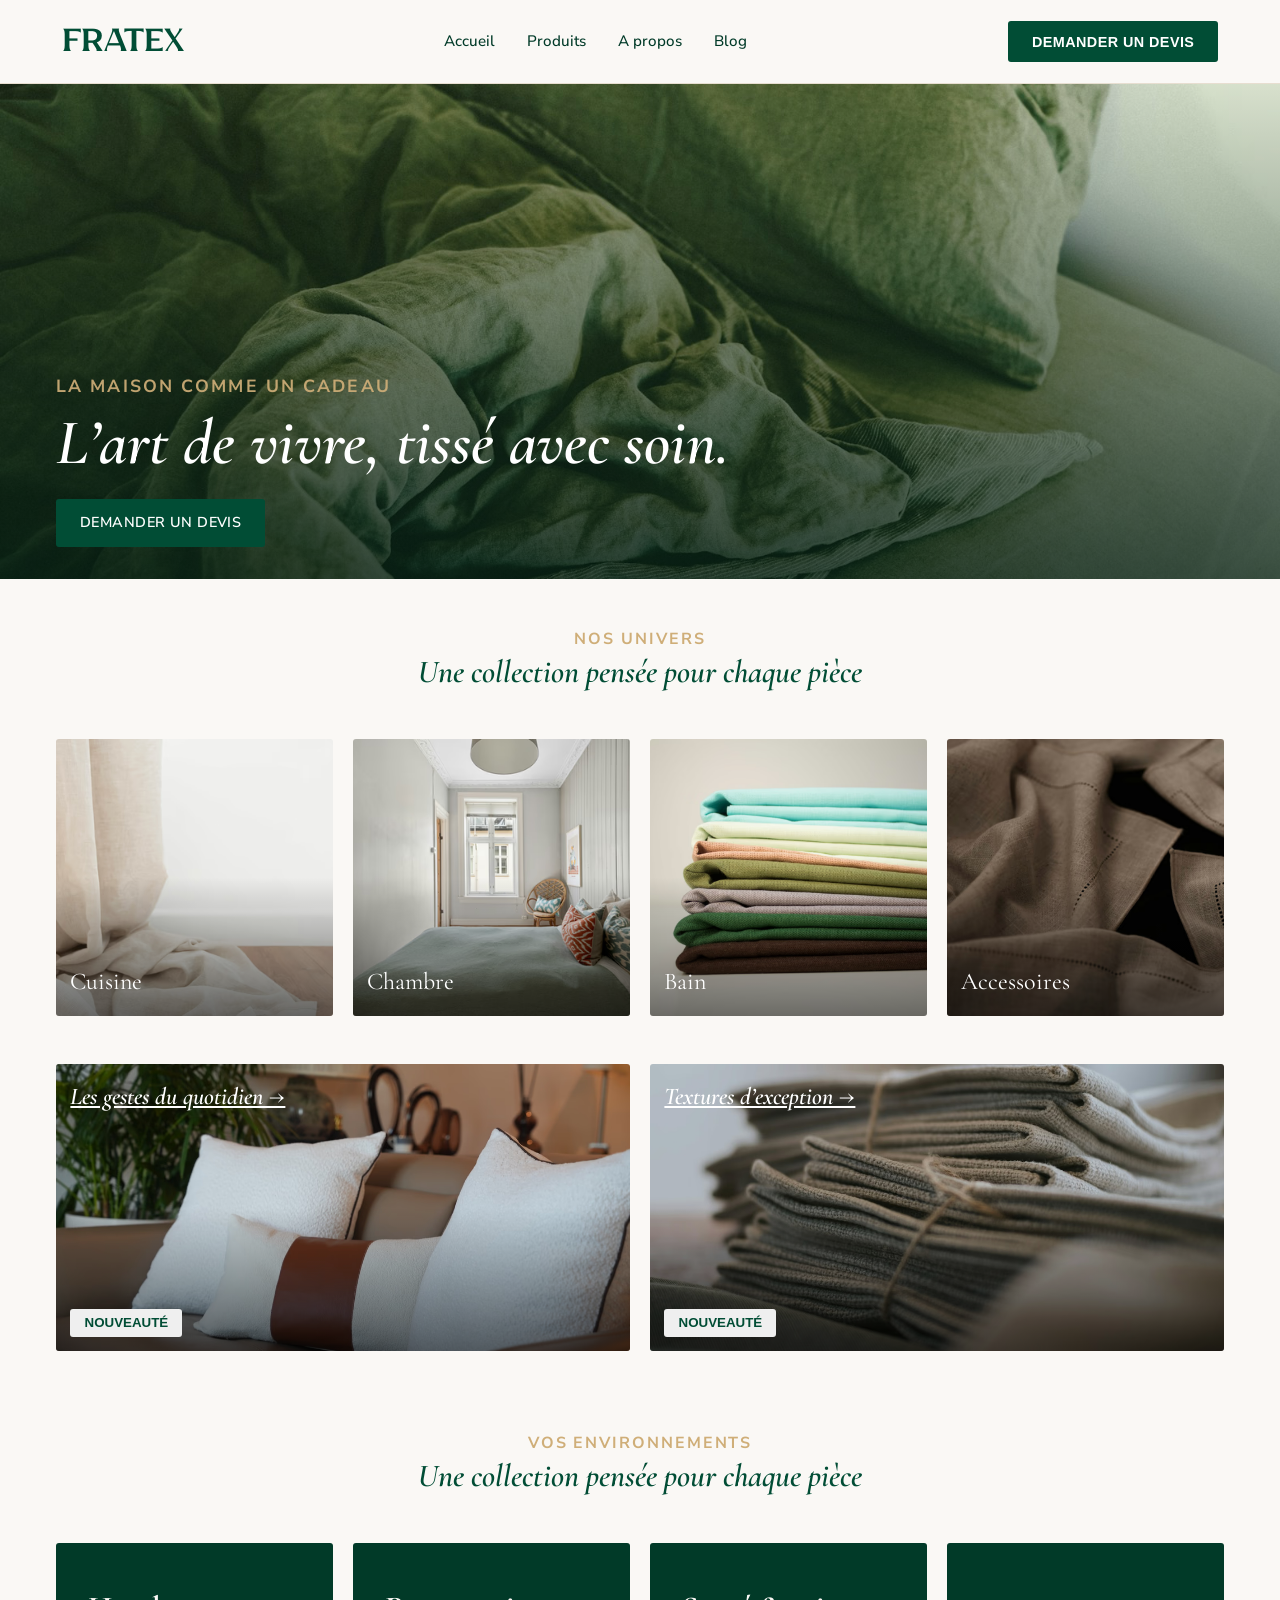
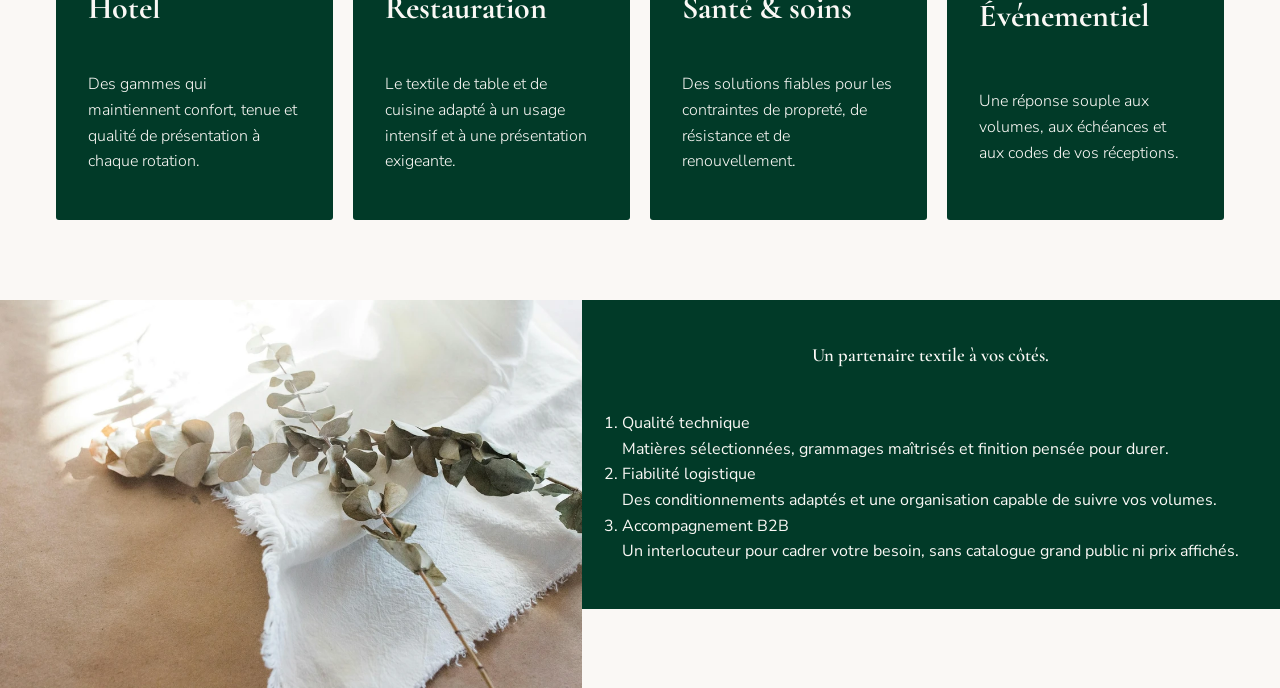
==== index.html @ 70daafb0 "link correction js" ====
<!doctype html>
<html lang="en">
  <head>
    <meta charset="UTF-8" />
    <meta name="viewport" content="width=device-width, initial-scale=1.0" />
    <title>Fratex - Walid</title>
    <link rel="preconnect" href="https://fonts.googleapis.com" />
    <link rel="preconnect" href="https://fonts.gstatic.com" crossorigin />
    <link
      href="https://fonts.googleapis.com/css2?family=Cormorant+Garamond:ital,wght@0,300..700;1,300..700&family=Nunito+Sans:ital,opsz,wght@0,6..12,200..1000;1,6..12,200..1000&display=swap"
      rel="stylesheet"
    />
    <link rel="stylesheet" href="./assets/css/style.css" />
  </head>

  <body>
    <header class="site-header">
      <div class="container header-inner">
        <a class="logo" href="index.html">FRATEX</a>
        <button
          class="nav-toggle"
          aria-label="Ouvrir le menu"
          aria-expanded="false"
        >
          &#9776;
        </button>
        <nav class="main-nav" aria-label="Navigation principale">
          <button class="nav-close" aria-label="Fermer le menu">&times;</button>
          <ul>
            <li><a href="index.html">Accueil</a></li>
            <li><a href="produits.html">Produits</a></li>
            <li><a href="a-propos.html">A propos</a></li>
            <li><a href="contact.html">Blog</a></li>
          </ul>
        </nav>

        <button class="btn-head">
          <a href="contact.html">Demander un devis</a>
        </button>
      </div>
    </header>
    <div class="nav-overlay"></div>

    <main>
      <!-- Hero -->
      <section class="hero">
        <div class="container hero-content">
          <p class="section-label">La maison comme un cadeau</p>
          <h1>L’art de vivre, tissé avec soin.</h1>
          <a href="produits.html" class="btn">Demander un devis</a>
        </div>
      </section>

      <!-- CATEGORIES -->
      <section class="categories">
        <div class="container">
          <div class="section-title">
            <p class="section-label">NOS UNIVERS</p>
            <h2>Une collection pensée pour chaque pièce</h2>
          </div>

          <div class="category-grid">
            <a href="produits.html#linge-de-lit" class="category-card">
              <img
                src="assets/picture/cuisine.jpg"
                alt="Cuisine Fratex"
                loading="lazy"
                width="400"
                height="530"
              />
              <span>Cuisine</span>
            </a>
            <a href="produits.html#linge-de-bain" class="category-card">
              <img
                src="assets/picture/Chambre.webp"
                alt="Chambre Fratex"
                loading="lazy"
                width="400"
                height="530"
              />
              <span>Chambre</span>
            </a>
            <a href="produits.html#art-de-table" class="category-card">
              <img
                src="assets/picture/Bain.avif"
                alt="Bain Fratex"
                loading="lazy"
                width="400"
                height="530"
              />
              <span>Bain</span>
            </a>
            <a href="produits.html#peignoirs" class="category-card">
              <img
                src="assets/picture/Accessoires.avif"
                alt="Accessoires Fratex"
                loading="lazy"
                width="400"
                height="530"
              />
              <span>Accessoires</span>
            </a>
          </div>

          <div class="category-grid2">
            <a href="produits.html#linge-de-lit" class="category-card">
              <img
                src="assets/picture/geste.avif"
                alt="Cuisine Fratex"
                loading="lazy"
                width="400"
                height="530"
              />
              <span class="span-blog">
                <div>Les gestes du quotidien →</div>
                <button>NOUVEAUTÉ</button>
              </span>
            </a>
            <a href="produits.html#linge-de-bain" class="category-card">
              <img
                src="assets/picture/texture.avif"
                alt="Chambre Fratex"
                loading="lazy"
                width="400"
                height="530"
              />
              <span class="span-blog">
                <div>Textures d’exception →</div>
                <button>NOUVEAUTÉ</button>
              </span>
            </a>
          </div>
        </div>
      </section>

      <!-- ENVIRONNEMENTS -->
      <section class="environements">
        <div class="container">
          <div class="section-title">
            <p class="section-label">VOS ENVIRONNEMENTS</p>
            <h2>Une collection pensée pour chaque pièce</h2>
          </div>

          <div class="environements-grid">
            <div class="environements-card">
              <h3>Hotel</h3>
              <p>
                Des gammes qui maintiennent confort, tenue et qualité de
                présentation à chaque rotation.
              </p>
            </div>

            <div class="environements-card">
              <h3>Restauration</h3>
              <p>
                Le textile de table et de cuisine adapté à un usage intensif et
                à une présentation exigeante.
              </p>
            </div>

            <div class="environements-card">
              <h3>Santé & soins</h3>
              <p>
                Des solutions fiables pour les contraintes de propreté, de
                résistance et de renouvellement.
              </p>
            </div>

            <div class="environements-card">
              <h3>Événementiel</h3>
              <p>
                Une réponse souple aux volumes, aux échéances et aux codes de
                vos réceptions.
              </p>
            </div>
          </div>
        </div>
      </section>

      <!-- Partenaire-->
      <section>
        <div class="Partenaire-container">
          <div class="img-Partenaire">
            <img src="./assets/picture/conton.webp" alt="tissu en conton" />
          </div>
          <div class="text-partenaire">
            <h3>Un partenaire textile à vos côtés.</h3>
            <ol>
              <li>Qualité technique</li>
              <p>
                Matières sélectionnées, grammages maîtrisés et finition pensée
                pour durer.
              </p>
              <li>Fiabilité logistique</li>
              <p>
                Des conditionnements adaptés et une organisation capable de
                suivre vos volumes.
              </p>
              <li>Accompagnement B2B</li>
              <p>
                Un interlocuteur pour cadrer votre besoin, sans catalogue grand
                public ni prix affichés.
              </p>
            </ol>
          </div>
        </div>
      </section>
    </main>

    <script src="./assets/js/main.js" defer></script>
  </body>
</html>
---- assets/css/style.css ----
/* 
   FRATEX — style.css
   Approche MOBILE FIRST : les styles de base ciblent le
   mobile, les media queries (min-width) ajoutent le desktop.
    */

@font-face {
  font-family: Ostrovsky;
  src: url(/assets/font/Ostrovsky-Bold.otf);
  font-weight: bold;
  font-display: swap;
}

*,
*::before,
*::after {
  box-sizing: border-box;
  margin: 0;
  padding: 0;
}

:root {
  /* Charte graphique Fratex */
  --color-primary: #014d35; /* Vert Sapin */
  --color-primary-dark: #013a28;
  --color-accent: #cfae78; /* Or */
  --color-gray: #939598;
  --color-bg: #faf8f5;
  --color-bg-alt: #f1ece4;
  --color-text: #1c1b19;
  --color-text-light: #55524c;

  --font-heading: "Cormorant Garamond", sans-serif;
  --font-body: "Nunito Sans", -apple-system, BlinkMacSystemFont, sans-serif;
  --font-logo: "Ostrovsky";
  --container-width: 1200px;
  --radius: 3px;
}

html {
  scroll-behavior: smooth;
}

body {
  font-family: var(--font-body);
  color: var(--color-text);
  background: var(--color-bg);
  line-height: 1.6;
  font-size: 16px;
}

img {
  max-width: 100%;
  height: auto;
  display: block;
}
a {
  color: inherit;
  text-decoration: none;
}

h1,
h2,
h3 {
  font-family: var(--font-heading);
  font-weight: 600;
  line-height: 1.2;
}

.container {
  width: 95%;
  max-width: var(--container-width);
  margin: 0 auto;
  padding: 0 1rem;
}

.section-label {
  text-transform: uppercase;
  letter-spacing: 0.12em;
  font-size: 0.75rem;
  color: var(--color-accent);
  font-weight: 700;
}

.btn-head {
  display: inline-block;
  background: var(--color-primary);
  color: #fff;
  padding: 0.8rem 1.5rem;
  border-radius: var(--radius);
  font-weight: 600;
  font-size: 0.9rem;
  letter-spacing: 0.03em;
  text-transform: uppercase;
  transition: background 0.2s ease;
  border: none;
  cursor: pointer;
}
.btn:hover {
  background: var(--color-primary-dark);
}

.btn-outline {
  background: transparent;
  border: 1px solid #fff;
  color: #fff;
}
.btn-outline:hover {
  background: rgba(255, 255, 255, 0.15);
}

/* 
   HEADER — mobile: logo + burger. Desktop: nav complète.
    */

.logo {
  font-family: var(--font-logo);
  font-size: 2rem;
  color: var(--color-primary);
}
.site-header {
  background: var(--color-bg);
  border-bottom: 1px solid #e7ded0;
  position: sticky;
  padding: 1rem;
  top: 0;
  z-index: 200;
}

.header-inner {
  display: flex;
  align-items: center;
  justify-content: space-between;
  padding: 0 0.9rem 0;
}

.nav-toggle {
  background: none;
  border: none;
  font-size: 1.6rem;
  line-height: 1;
  cursor: pointer;
  color: var(--color-primary);
  padding-bottom: 1%;
}

.main-nav {
  position: fixed;
  inset: 0 0 0 auto;
  width: 82%;
  max-width: 340px;
  height: 100vh;
  background: var(--color-bg);
  box-shadow: -4px 0 20px rgba(0, 0, 0, 0.12);
  transform: translateX(100%);
  transition: transform 0.28s ease;
  overflow-y: auto;
  padding: 1.5rem;
}
.main-nav.is-open {
  transform: translateX(0);
}

.main-nav ul {
  list-style: none;
}
.main-nav li {
  border-bottom: 1px solid #ece4d8;
}
.main-nav a {
  display: block;
  padding: 0.9rem 0.25rem;
  font-weight: 500;
  font-size: 1.05rem;
}

.nav-close {
  background: none;
  border: none;
  font-size: 1.5rem;
  color: var(--color-primary);
  cursor: pointer;
  margin-bottom: 1rem;
}

.btn-head {
  display: none;
}
/* Desktop nav */
@media (min-width: 900px) {
  .nav-toggle,
  .nav-close {
    display: none;
  }

  .logo img {
    height: 30px;
  }

  .main-nav {
    position: static;
    width: auto;
    height: auto;
    max-width: none;
    box-shadow: none;
    transform: none;
    padding: 0;
    background: transparent;
    overflow: visible;
    color: var(--color-primary-dark);
  }

  .main-nav ul {
    display: flex;
    gap: 2rem;
  }
  .main-nav li {
    border-bottom: none;
  }
  .main-nav a {
    padding: 0.25rem 0;
    font-size: 0.95rem;
    position: relative;
  }
  .main-nav a::after {
    content: "";
    position: absolute;
    left: 0;
    bottom: -2px;
    width: 0;
    height: 2px;
    background: var(--color-accent);
    transition: width 0.2s ease;
  }
  .main-nav a:hover::after {
    width: 100%;
  }

  .btn-head {
    display: block;
  }
}

.nav-overlay {
  display: none;
  position: fixed;
  inset: 0;
  background: rgba(0, 0, 0, 0.4);
  z-index: 150;
}
.nav-overlay.is-open {
  display: block;
}

/* 
   HERO
    */
.hero {
  position: relative;
  min-height: 78vh;
  display: flex;
  align-items: flex-end;
  color: #fff;
  background: var(--color-primary) url("../picture/hero.jpg") center/cover
    no-repeat;
}
.hero::before {
  content: "";
  position: absolute;
  inset: 0;
  background: linear-gradient(
    180deg,
    rgba(1, 77, 53, 0.15) 0%,
    rgba(1, 30, 20, 0.75) 100%
  );
}
.hero-content {
  position: relative;
  z-index: 1;
  padding-bottom: 2rem;
}
.hero h1 {
  color: #fff;
  font-size: 2.8rem;
  margin-bottom: 0.75rem;
  padding: 0.6rem 0;
  line-height: 2.4rem;
}
.hero p {
  max-width: 42ch;
  opacity: 0.92;
  font-size: 1.2rem;
}

.btn {
  display: inline-block;
  background: var(--color-primary);
  color: #fff;
  padding: 0.8rem 1.5rem;
  border-radius: var(--radius);
  font-weight: 600;
  font-size: 0.9rem;
  letter-spacing: 0.03em;
  text-transform: uppercase;
  transition: background 0.2s ease;
  border: none;
  cursor: pointer;
}

@media (min-width: 700px) {
  .hero {
    min-height: 55vh;
  }
  .hero h1 {
    font-size: 4rem;
    font-family: var(--font-heading);
    font-style: italic;
    padding: 1.5rem 0;
  }
  .hero p {
    font-size: 1.1rem;
    font-family: var(--font-body);
    text-transform: uppercase;
  }
}

*
  /*=========================================================
  CATEGORIES
  =========================================================
  */
  .categories {
  padding: 3rem 0;
}

.section-title {
  display: flex;
  flex-direction: column;
  align-items: center;
  justify-content: space-between;
  padding-bottom: 3rem;
}
.section-title p {
  font-size: 1rem;
}

.section-title h2 {
  font-style: italic;
  font-size: 2rem;
  color: var(--color-primary);
  text-align: center;
}
.category-grid {
  display: grid;
  grid-template-columns: repeat(2, 1fr);
  gap: 0.75rem;
}

.category-grid2 {
  display: grid;
  padding-top: 3rem;
  grid-template-rows: repeat(2, 1fr);
  gap: 0.75rem;
}

.span-blog {
  display: flex;
  flex-direction: column;
  height: 90%;

  justify-content: space-between;
}

.span-blog div {
  text-decoration: underline;
  font-style: italic;
  font-family: var(--font-heading);
  font-weight: 600;
}

.span-blog button {
  padding: 0.4rem 0rem;
  width: 7rem;
  color: var(--color-primary);
  border: none;
  border-radius: var(--radius);
  font-weight: 600;
}
.category-card {
  position: relative;
  aspect-ratio: 4 / 4;
  border-radius: var(--radius);
  overflow: hidden;
  background: var(--color-bg-alt);
}
.category-card img {
  width: 100%;
  height: 100%;
  object-fit: cover;
  transition: transform 0.4s ease;
}
.category-card:hover img {
  transform: scale(1.05);
}
.category-card span {
  position: absolute;
  left: 0.9rem;
  bottom: 0.9rem;
  color: #fff;
  font-family: var(--font-heading);
  font-size: 1.5rem;
  z-index: 1;
}
.category-card::after {
  content: "";
  position: absolute;
  inset: 0;
  background: linear-gradient(
    180deg,
    rgba(0, 0, 0, 0) 50%,
    rgba(0, 0, 0, 0.55) 100%
  );
}

@media (min-width: 700px) {
  .category-grid {
    grid-template-columns: repeat(4, 1fr);
    gap: 1.25rem;
  }

  .category-grid2 {
    grid-template-columns: repeat(2, 1fr);
    grid-template-rows: none;
    gap: 1.25rem;
  }

  .category-grid2 .category-card {
    aspect-ratio: 4/2;
  }

  .span-blog {
    display: flex;
    flex-direction: column;
    height: 90%;

    justify-content: space-between;
  }

  .span-blog div {
    text-decoration: underline;
    font-style: italic;
    font-family: var(--font-heading);
    font-weight: 600;
  }

  .span-blog button {
    padding: 0.4rem 0rem;
    width: 7rem;
    color: var(--color-primary);
    border: none;
    border-radius: var(--radius);
    font-weight: 600;
  }
}

/* =========================================================
   SAVOIR-FAIRE
   ========================================================= */
.environements {
  padding: 2rem 0;
}

.environements-grid {
  display: grid;
  grid-template-columns: repeat(1, 1fr);
  gap: 1.25rem;
}

.environements-card {
  display: flex;
  flex-direction: column;
  justify-content: space-evenly;
  aspect-ratio: 4/4;
  border-radius: var(--radius);
  background-color: var(--color-primary-dark);
  color: var(--color-bg);
  padding: 2rem 2rem;
  font-size: 1.3rem;
  font-weight: 300;
}

.environements-card h3 {
  font-size: 2rem;
  font-weight: 700;
  height: 33%;
}
@media (min-width: 900px) {
  .environements-grid {
    grid-template-columns: repeat(4, 1fr);
  }

  .environements-card {
    font-size: 1rem;
  }
}

/*Partenaire */

.Partenaire-container {
  width: 100vw;
  height: 45vh;
  display: flex;
  flex-direction: row;
  padding: 3rem 0;
}

.img-Partenaire {
  width: 50%;
}

.text-partenaire {
  display: flex;
  flex-direction: column;
  width: 60%;
  background-color: var(--color-primary-dark);
  color: var(--color-bg);
  justify-content: space-evenly;
  align-items: center;
}
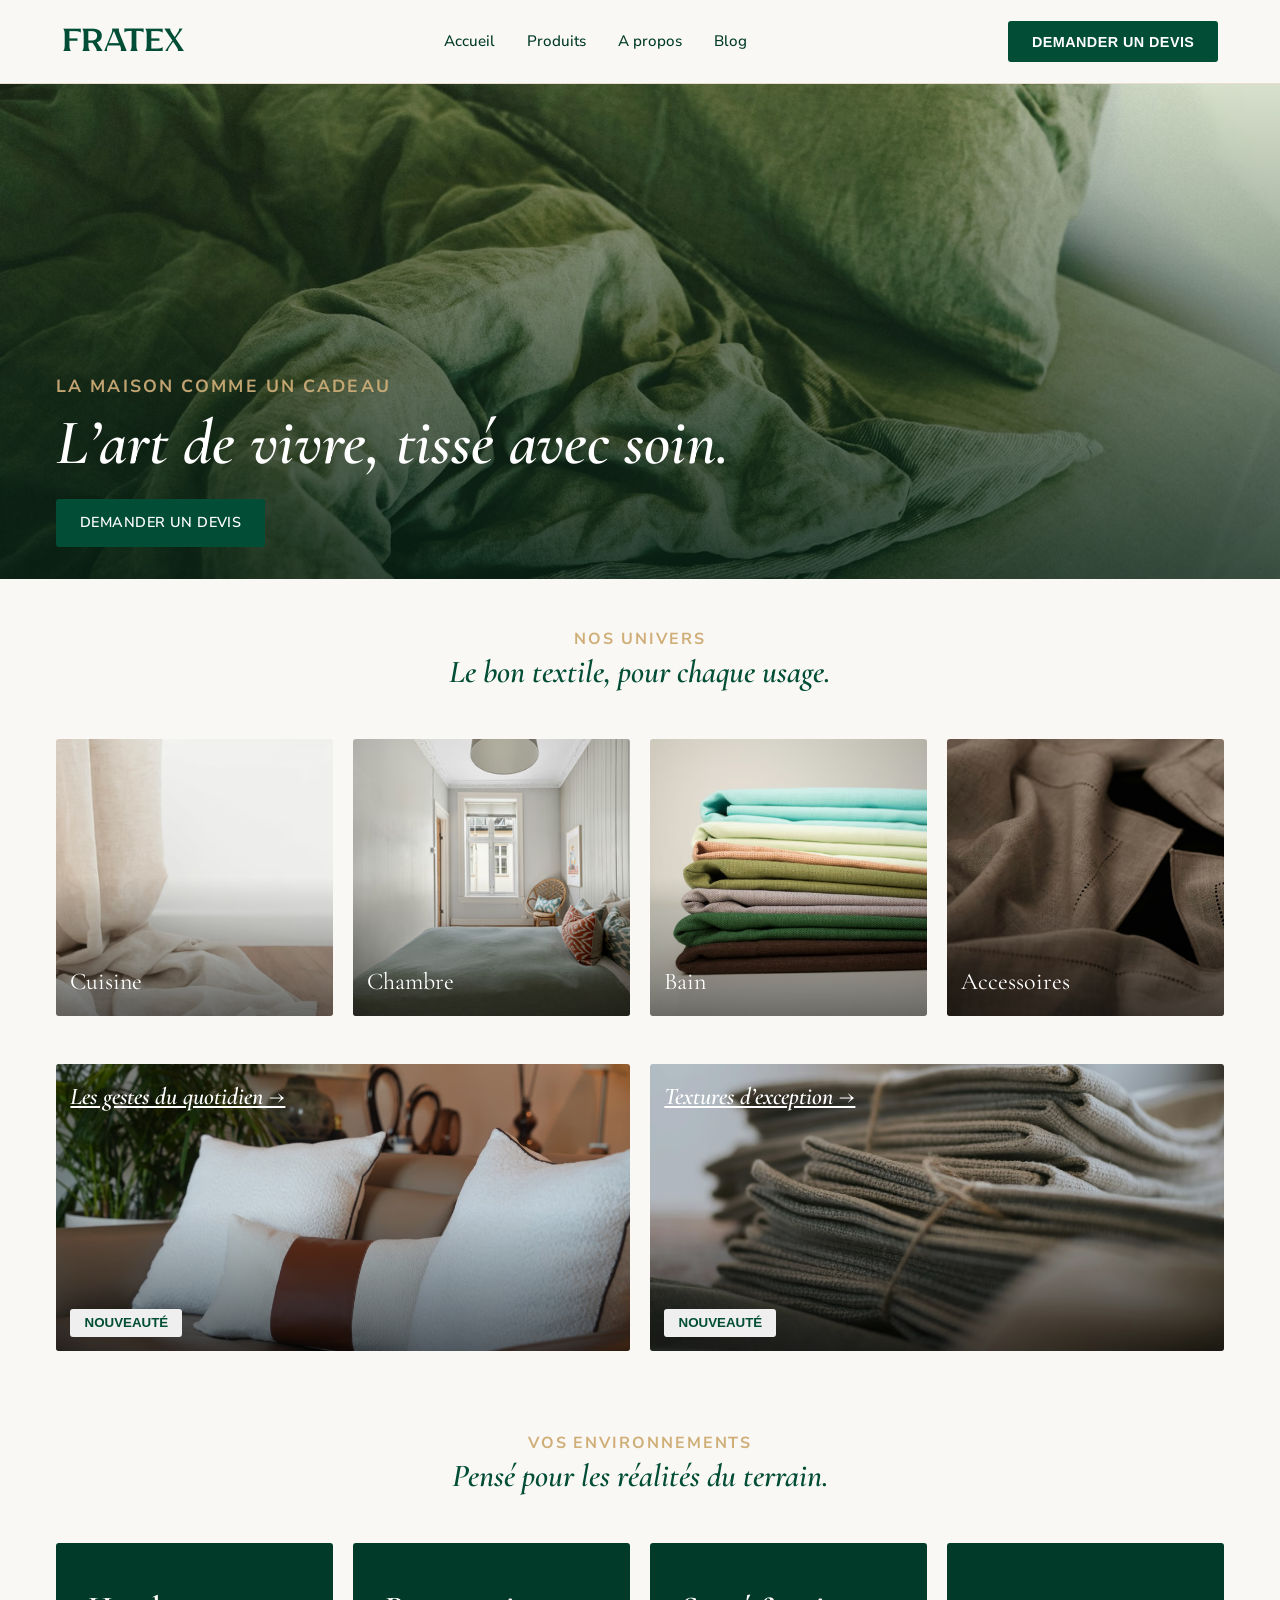
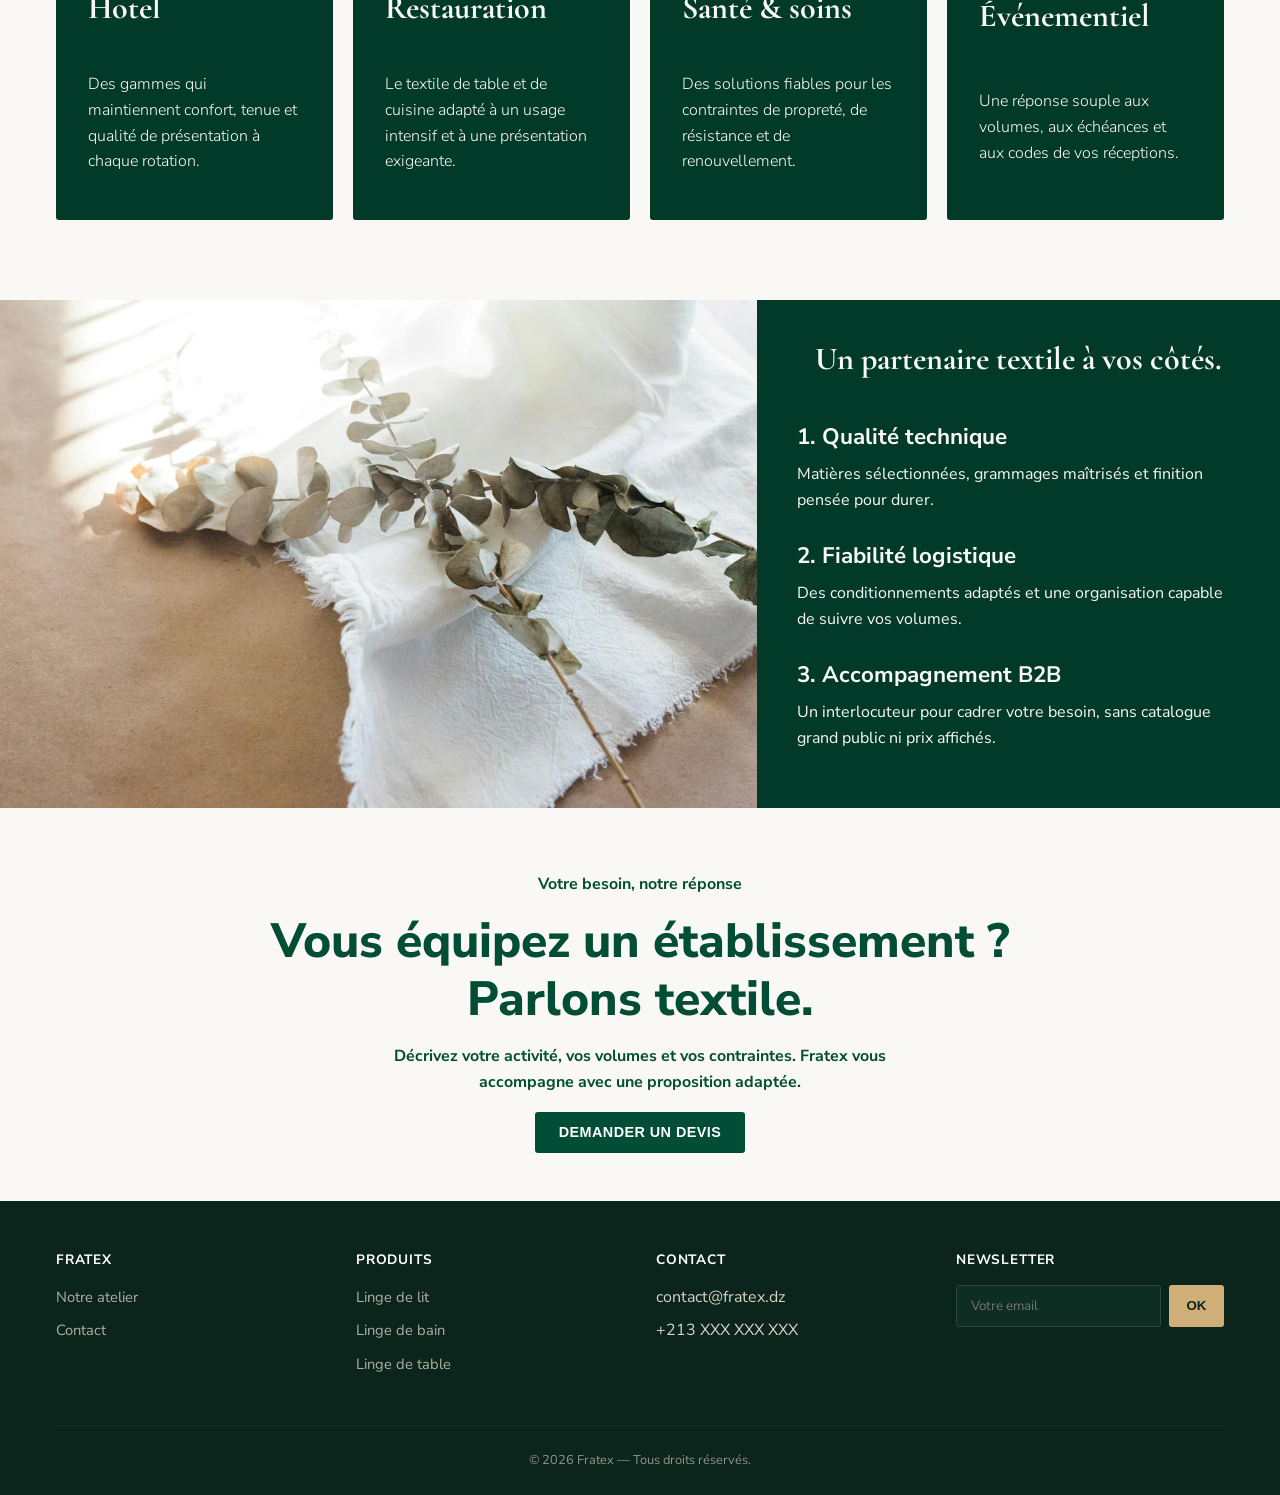
==== commit 2165b4d7: "index" ====
--- a/index.html
+++ b/index.html
@@ -56,7 +56,7 @@
         <div class="container">
           <div class="section-title">
             <p class="section-label">NOS UNIVERS</p>
-            <h2>Une collection pensée pour chaque pièce</h2>
+            <h2>Le bon textile, pour chaque usage.</h2>
           </div>
 
           <div class="category-grid">
@@ -138,7 +138,7 @@
         <div class="container">
           <div class="section-title">
             <p class="section-label">VOS ENVIRONNEMENTS</p>
-            <h2>Une collection pensée pour chaque pièce</h2>
+            <h2>Pensé pour les réalités du terrain.</h2>
           </div>
 
           <div class="environements-grid">
@@ -205,7 +205,65 @@
           </div>
         </div>
       </section>
+
+      <section class="devis">
+        <div class="container">
+          <div class="devis-container">
+            <p>Votre besoin, notre réponse</p>
+            <h2>Vous équipez un établissement ? Parlons textile.</h2>
+            <p>
+              Décrivez votre activité, vos volumes et vos contraintes. Fratex
+              vous accompagne avec une proposition adaptée.
+            </p>
+            <button class="btn-head">Demander un devis</button>
+          </div>
+        </div>
+      </section>
     </main>
+
+    <footer class="site-footer">
+      <div class="container">
+        <div class="footer-grid">
+          <div>
+            <h4>Fratex</h4>
+            <ul>
+              <li><a href="a-propos.html">Notre atelier</a></li>
+              <li><a href="contact.html">Contact</a></li>
+            </ul>
+          </div>
+          <div>
+            <h4>Produits</h4>
+            <ul>
+              <li><a href="produits.html">Linge de lit</a></li>
+              <li><a href="produits.html">Linge de bain</a></li>
+              <li><a href="produits.html">Linge de table</a></li>
+            </ul>
+          </div>
+          <div>
+            <h4>Contact</h4>
+            <ul>
+              <li>contact@fratex.dz</li>
+              <li>+213 XXX XXX XXX</li>
+            </ul>
+          </div>
+          <div>
+            <h4>Newsletter</h4>
+            <form class="newsletter-form" action="#" method="post">
+              <input
+                type="email"
+                placeholder="Votre email"
+                required
+                aria-label="Adresse email"
+              />
+              <button type="submit">OK</button>
+            </form>
+          </div>
+        </div>
+        <div class="footer-bottom">
+          &copy; <span data-year></span> Fratex — Tous droits réservés.
+        </div>
+      </div>
+    </footer>
 
     <script src="./assets/js/main.js" defer></script>
   </body>
--- a/assets/css/style.css
+++ b/assets/css/style.css
@@ -510,20 +510,169 @@
   width: 100vw;
   height: 45vh;
   display: flex;
-  flex-direction: row;
+  flex-direction: column;
   padding: 3rem 0;
 }
 
-.img-Partenaire {
-  width: 50%;
-}
-
 .text-partenaire {
   display: flex;
   flex-direction: column;
-  width: 60%;
+  justify-content: space-evenly;
+  align-items: center;
+  padding: 2.5rem;
   background-color: var(--color-primary-dark);
   color: var(--color-bg);
-  justify-content: space-evenly;
+}
+
+.text-partenaire h3 {
+  padding-bottom: 2rem;
+  font-size: 1.5rem;
+}
+
+.text-partenaire li {
+  font-size: 1rem;
+  font-weight: 700;
+  padding-bottom: 0.2rem;
+}
+
+.text-partenaire p {
+  padding-bottom: 1rem;
+}
+
+@media (min-width: 900px) {
+  .Partenaire-container {
+    flex-direction: row;
+    height: 20%;
+  }
+  .img-Partenaire {
+    overflow: hidden;
+    height: auto;
+  }
+
+  .img-Partenaire img {
+    object-fit: cover;
+    height: 100%;
+    width: 100%;
+  }
+  .text-partenaire {
+    width: 53%;
+  }
+  .text-partenaire ol {
+    list-style-position: inside;
+  }
+
+  .text-partenaire h3 {
+    font-size: 2rem;
+    font-weight: 800;
+    padding-bottom: 2rem;
+  }
+
+  .text-partenaire li {
+    padding: 0.5rem 0;
+    font-size: 1.4rem;
+  }
+}
+
+.devis-container {
+  display: flex;
+  flex-direction: column;
+  justify-content: center;
   align-items: center;
 }
+
+.devis-container p {
+  font-size: 1rem;
+  font-weight: 700;
+  color: var(--color-primary);
+  max-width: 50%;
+  text-align: center;
+
+  padding: 1rem;
+}
+
+.devis-container h2 {
+  font-size: 3rem;
+  color: var(--color-primary);
+  font-family: var(--font-body);
+  max-width: 70%;
+  text-align: center;
+  font-weight: 800;
+}
+.devis-container {
+  padding-bottom: 3rem;
+}
+
+/* =========================================================
+   FOOTER
+   ========================================================= */
+.site-footer {
+  background: #0b241c;
+  color: #d9d2c4;
+  padding: 3rem 0 1.5rem;
+}
+.footer-grid {
+  display: grid;
+  grid-template-columns: 1fr;
+  gap: 2rem;
+  margin-bottom: 2.5rem;
+}
+.footer-grid h4 {
+  color: #fff;
+  font-family: var(--font-body);
+  font-size: 0.85rem;
+  text-transform: uppercase;
+  letter-spacing: 0.06em;
+  margin-bottom: 0.85rem;
+}
+.footer-grid ul {
+  list-style: none;
+}
+.footer-grid li {
+  margin-bottom: 0.5rem;
+}
+.footer-grid a {
+  opacity: 0.8;
+  font-size: 0.92rem;
+}
+.footer-grid a:hover {
+  opacity: 1;
+  color: var(--color-accent);
+}
+
+.newsletter-form {
+  display: flex;
+  gap: 0.5rem;
+  margin-top: 0.5rem;
+}
+.newsletter-form input {
+  flex: 1;
+  padding: 0.7rem 0.9rem;
+  border: 1px solid #2b4a3f;
+  background: #0f2e23;
+  color: #fff;
+  border-radius: var(--radius);
+  font-family: var(--font-body);
+}
+.newsletter-form button {
+  background: var(--color-accent);
+  color: #0b241c;
+  border: none;
+  padding: 0.7rem 1.1rem;
+  border-radius: var(--radius);
+  font-weight: 600;
+  cursor: pointer;
+}
+
+.footer-bottom {
+  text-align: center;
+  font-size: 0.8rem;
+  opacity: 0.65;
+  border-top: 1px solid rgba(255, 255, 255, 0.08);
+  padding-top: 1.5rem;
+}
+
+@media (min-width: 700px) {
+  .footer-grid {
+    grid-template-columns: repeat(4, 1fr);
+  }
+}
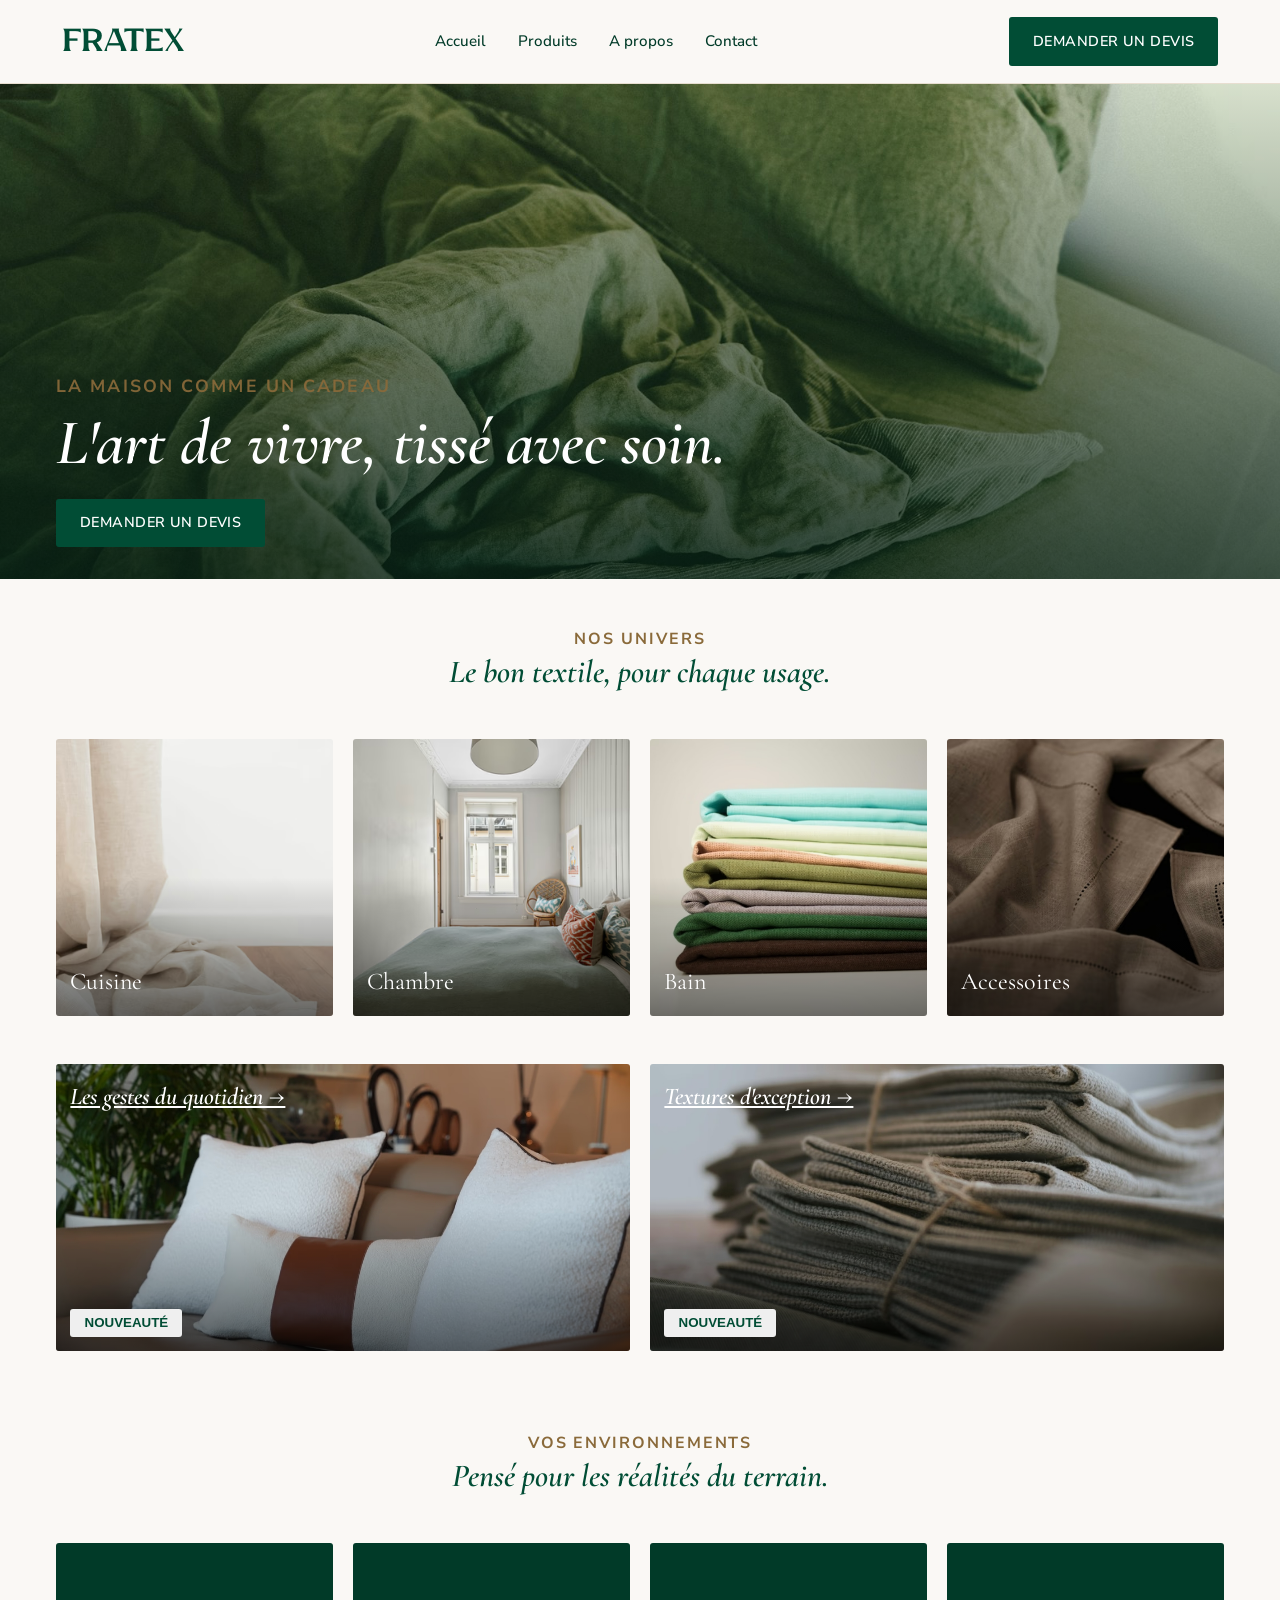
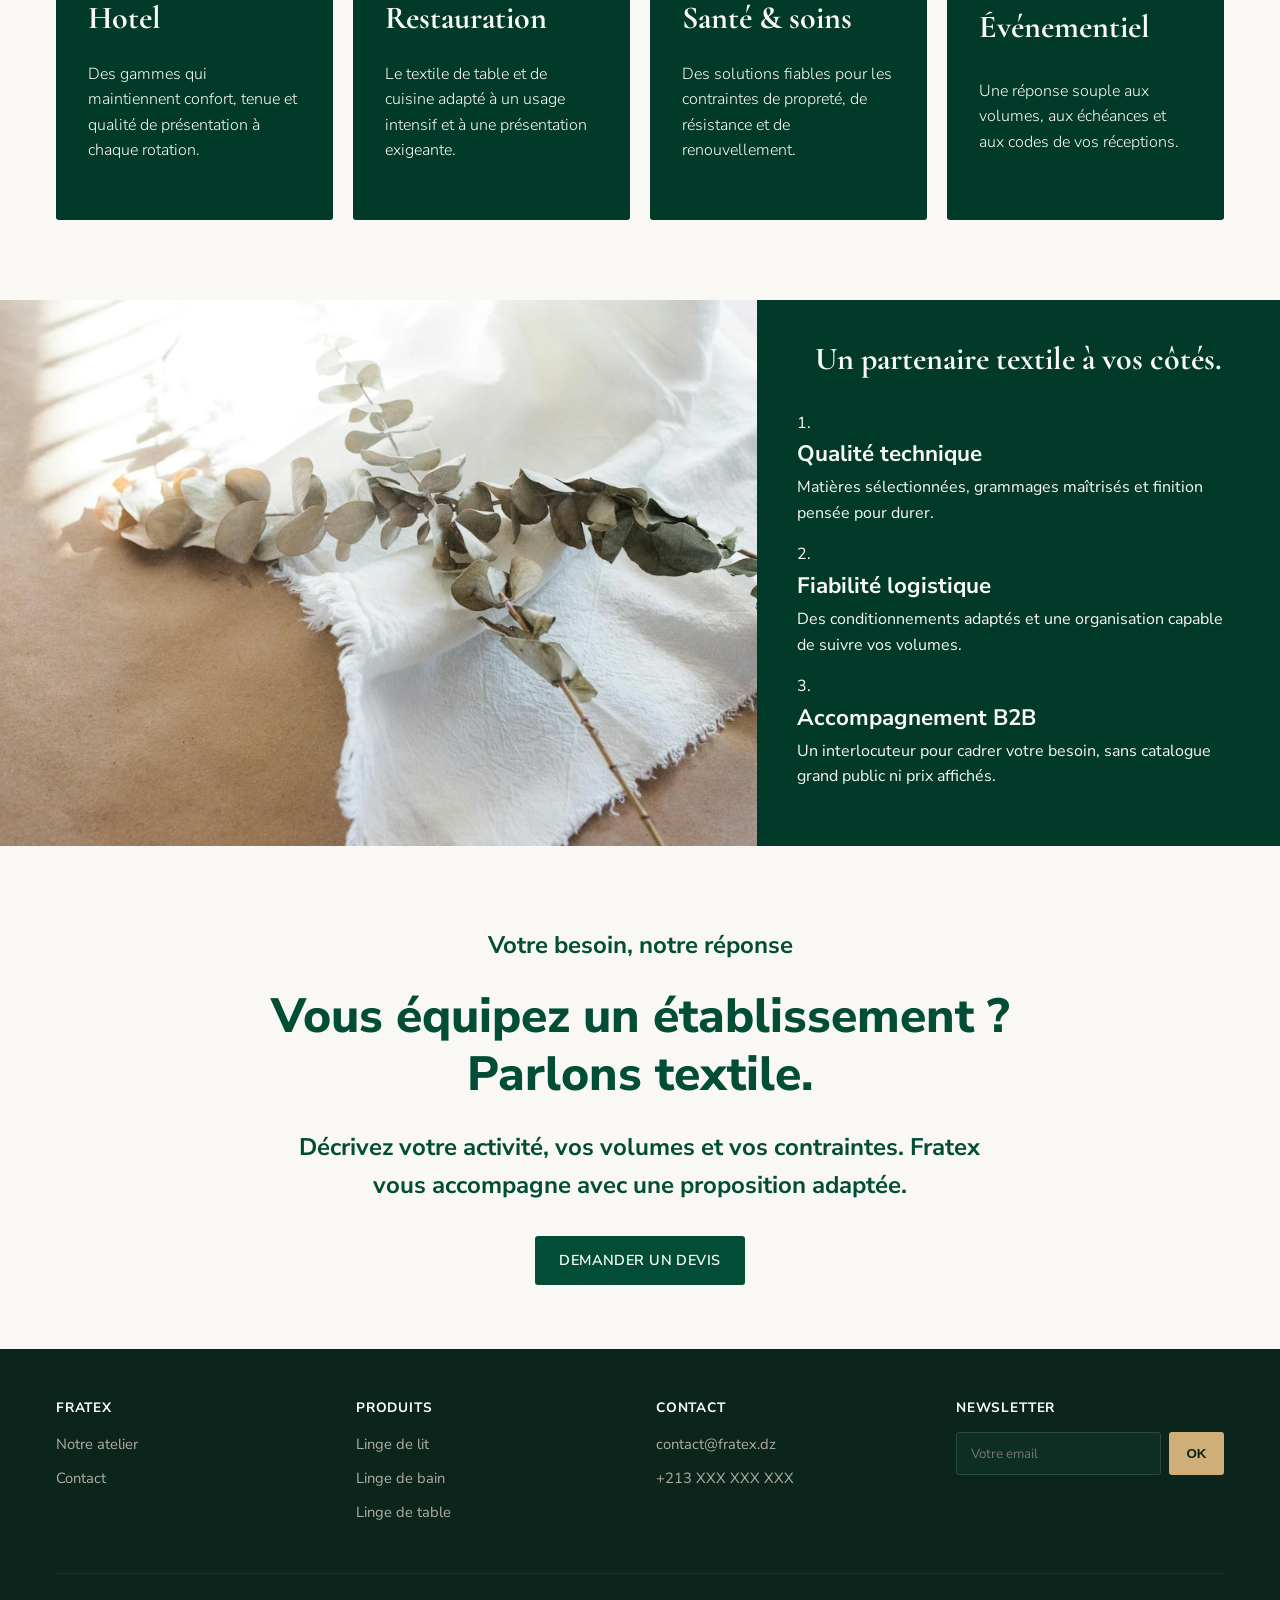
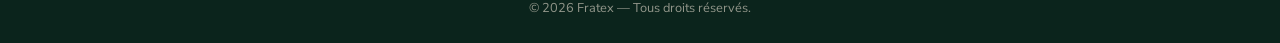
==== commit ed432771: "correction link" ====
--- a/index.html
+++ b/index.html
@@ -1,19 +1,82 @@
 <!doctype html>
-<html lang="en">
+<html lang="fr">
   <head>
     <meta charset="UTF-8" />
     <meta name="viewport" content="width=device-width, initial-scale=1.0" />
-    <title>Fratex - Walid</title>
+    <title>
+      Fratex – Linge de maison professionnel pour hôtellerie et restauration
+    </title>
+    <meta
+      name="description"
+      content="Fratex, atelier de couture spécialisé dans le linge de maison professionnel : linge de lit, de bain, de table et accessoires pour hôtels, restaurants et établissements de santé."
+    />
+    <meta name="robots" content="index, follow" />
+    <link rel="canonical" href="https://www.fratex.dz/" />
+    <meta name="theme-color" content="#014D35" />
+
+    <!-- Open Graph / réseaux sociaux -->
+    <meta property="og:type" content="website" />
+    <meta property="og:locale" content="fr_FR" />
+    <meta property="og:site_name" content="Fratex" />
+    <meta
+      property="og:title"
+      content="Fratex – Linge de maison professionnel"
+    />
+    <meta
+      property="og:description"
+      content="Un partenaire textile pour l'hôtellerie, la restauration, la santé et l'événementiel."
+    />
+    <meta property="og:url" content="https://www.fratex.dz/" />
+    <meta
+      property="og:image"
+      content="https://www.fratex.dz/assets/picture/hero.avif"
+    />
+    <meta name="twitter:card" content="summary_large_image" />
+    <meta
+      name="twitter:title"
+      content="Fratex – Linge de maison professionnel"
+    />
+    <meta
+      name="twitter:description"
+      content="Un partenaire textile pour l'hôtellerie, la restauration, la santé et l'événementiel."
+    />
+    <meta
+      name="twitter:image"
+      content="https://www.fratex.dz/assets/picture/hero.jpg"
+    />
+
+    <!-- TODO : ajouter un fichier favicon puis décommenter -->
+    <!-- <link rel="icon" href="/assets/picture/favicon.png" type="image/png" /> -->
+
     <link rel="preconnect" href="https://fonts.googleapis.com" />
     <link rel="preconnect" href="https://fonts.gstatic.com" crossorigin />
     <link
       href="https://fonts.googleapis.com/css2?family=Cormorant+Garamond:ital,wght@0,300..700;1,300..700&family=Nunito+Sans:ital,opsz,wght@0,6..12,200..1000;1,6..12,200..1000&display=swap"
       rel="stylesheet"
     />
+    <link
+      rel="preload"
+      as="image"
+      href="./assets/picture/hero.jpg"
+      fetchpriority="high"
+    />
     <link rel="stylesheet" href="./assets/css/style.css" />
+
+    <script type="application/ld+json">
+      {
+        "@context": "https://schema.org",
+        "@type": "Organization",
+        "name": "Fratex",
+        "url": "https://www.fratex.dz/",
+        "description": "Atelier de couture spécialisé dans le linge de maison professionnel pour l'hôtellerie, la restauration et la santé.",
+        "email": "contact@fratex.dz"
+      }
+    </script>
   </head>
 
   <body>
+    <a class="skip-link" href="#main">Aller au contenu principal</a>
+
     <header class="site-header">
       <div class="container header-inner">
         <a class="logo" href="index.html">FRATEX</a>
@@ -21,32 +84,31 @@
           class="nav-toggle"
           aria-label="Ouvrir le menu"
           aria-expanded="false"
+          aria-controls="main-nav"
         >
           &#9776;
         </button>
-        <nav class="main-nav" aria-label="Navigation principale">
+        <nav id="main-nav" class="main-nav" aria-label="Navigation principale">
           <button class="nav-close" aria-label="Fermer le menu">&times;</button>
           <ul>
             <li><a href="index.html">Accueil</a></li>
             <li><a href="produits.html">Produits</a></li>
             <li><a href="a-propos.html">A propos</a></li>
-            <li><a href="contact.html">Blog</a></li>
+            <li><a href="contact.html">Contact</a></li>
           </ul>
         </nav>
 
-        <button class="btn-head">
-          <a href="contact.html">Demander un devis</a>
-        </button>
+        <a class="btn-head" href="contact.html">Demander un devis</a>
       </div>
     </header>
     <div class="nav-overlay"></div>
 
-    <main>
+    <main id="main">
       <!-- Hero -->
       <section class="hero">
         <div class="container hero-content">
           <p class="section-label">La maison comme un cadeau</p>
-          <h1>L’art de vivre, tissé avec soin.</h1>
+          <h1>L'art de vivre, tissé avec soin.</h1>
           <a href="produits.html" class="btn">Demander un devis</a>
         </div>
       </section>
@@ -60,43 +122,43 @@
           </div>
 
           <div class="category-grid">
+            <a href="produits.html#art-de-table" class="category-card">
+              <img
+                src="assets/picture/cuisine.jpg"
+                alt="Linge de cuisine et arts de la table"
+                loading="lazy"
+                width="512"
+                height="341"
+              />
+              <span>Cuisine</span>
+            </a>
             <a href="produits.html#linge-de-lit" class="category-card">
               <img
-                src="assets/picture/cuisine.jpg"
-                alt="Cuisine Fratex"
-                loading="lazy"
-                width="400"
-                height="530"
-              />
-              <span>Cuisine</span>
+                src="assets/picture/Chambre.webp"
+                alt="Linge de lit dans une chambre"
+                loading="lazy"
+                width="512"
+                height="341"
+              />
+              <span>Chambre</span>
             </a>
             <a href="produits.html#linge-de-bain" class="category-card">
               <img
-                src="assets/picture/Chambre.webp"
-                alt="Chambre Fratex"
-                loading="lazy"
-                width="400"
-                height="530"
-              />
-              <span>Chambre</span>
-            </a>
-            <a href="produits.html#art-de-table" class="category-card">
-              <img
-                src="assets/picture/Bain.avif"
-                alt="Bain Fratex"
-                loading="lazy"
-                width="400"
-                height="530"
+                src="assets/picture/Bain.jpg"
+                alt="Linge de bain, serviettes et peignoirs"
+                loading="lazy"
+                width="512"
+                height="410"
               />
               <span>Bain</span>
             </a>
             <a href="produits.html#peignoirs" class="category-card">
               <img
-                src="assets/picture/Accessoires.avif"
-                alt="Accessoires Fratex"
-                loading="lazy"
-                width="400"
-                height="530"
+                src="assets/picture/Accessoires.jpg"
+                alt="Accessoires textiles Fratex"
+                loading="lazy"
+                width="512"
+                height="384"
               />
               <span>Accessoires</span>
             </a>
@@ -105,11 +167,11 @@
           <div class="category-grid2">
             <a href="produits.html#linge-de-lit" class="category-card">
               <img
-                src="assets/picture/geste.avif"
-                alt="Cuisine Fratex"
-                loading="lazy"
-                width="400"
-                height="530"
+                src="assets/picture/geste.jpg"
+                alt="Détail d'un geste artisanal sur du textile"
+                loading="lazy"
+                width="1024"
+                height="684"
               />
               <span class="span-blog">
                 <div>Les gestes du quotidien →</div>
@@ -118,14 +180,14 @@
             </a>
             <a href="produits.html#linge-de-bain" class="category-card">
               <img
-                src="assets/picture/texture.avif"
-                alt="Chambre Fratex"
-                loading="lazy"
-                width="400"
-                height="530"
+                src="assets/picture/texture.jpg"
+                alt="Gros plan sur une texture de tissu"
+                loading="lazy"
+                width="1024"
+                height="683"
               />
               <span class="span-blog">
-                <div>Textures d’exception →</div>
+                <div>Textures d'exception →</div>
                 <button>NOUVEAUTÉ</button>
               </span>
             </a>
@@ -178,29 +240,41 @@
       </section>
 
       <!-- Partenaire-->
-      <section>
+      <section aria-labelledby="partenaire-title">
         <div class="Partenaire-container">
           <div class="img-Partenaire">
-            <img src="./assets/picture/conton.webp" alt="tissu en conton" />
+            <img
+              src="./assets/picture/conton.webp"
+              alt="Fil de coton, matière première textile"
+              loading="lazy"
+              width="1024"
+              height="683"
+            />
           </div>
           <div class="text-partenaire">
-            <h3>Un partenaire textile à vos côtés.</h3>
+            <h3 id="partenaire-title">Un partenaire textile à vos côtés.</h3>
             <ol>
-              <li>Qualité technique</li>
-              <p>
-                Matières sélectionnées, grammages maîtrisés et finition pensée
-                pour durer.
-              </p>
-              <li>Fiabilité logistique</li>
-              <p>
-                Des conditionnements adaptés et une organisation capable de
-                suivre vos volumes.
-              </p>
-              <li>Accompagnement B2B</li>
-              <p>
-                Un interlocuteur pour cadrer votre besoin, sans catalogue grand
-                public ni prix affichés.
-              </p>
+              <li>
+                <strong>Qualité technique</strong>
+                <p>
+                  Matières sélectionnées, grammages maîtrisés et finition pensée
+                  pour durer.
+                </p>
+              </li>
+              <li>
+                <strong>Fiabilité logistique</strong>
+                <p>
+                  Des conditionnements adaptés et une organisation capable de
+                  suivre vos volumes.
+                </p>
+              </li>
+              <li>
+                <strong>Accompagnement B2B</strong>
+                <p>
+                  Un interlocuteur pour cadrer votre besoin, sans catalogue
+                  grand public ni prix affichés.
+                </p>
+              </li>
             </ol>
           </div>
         </div>
@@ -215,7 +289,7 @@
               Décrivez votre activité, vos volumes et vos contraintes. Fratex
               vous accompagne avec une proposition adaptée.
             </p>
-            <button class="btn-head">Demander un devis</button>
+            <a class="btn-head" href="contact.html">Demander un devis</a>
           </div>
         </div>
       </section>
@@ -234,26 +308,31 @@
           <div>
             <h4>Produits</h4>
             <ul>
-              <li><a href="produits.html">Linge de lit</a></li>
-              <li><a href="produits.html">Linge de bain</a></li>
-              <li><a href="produits.html">Linge de table</a></li>
+              <li><a href="produits.html#linge-de-lit">Linge de lit</a></li>
+              <li><a href="produits.html#linge-de-bain">Linge de bain</a></li>
+              <li><a href="produits.html#art-de-table">Linge de table</a></li>
             </ul>
           </div>
           <div>
             <h4>Contact</h4>
             <ul>
-              <li>contact@fratex.dz</li>
-              <li>+213 XXX XXX XXX</li>
+              <li><a href="mailto:contact@fratex.dz">contact@fratex.dz</a></li>
+              <li><a href="tel:+213XXXXXXXXX">+213 XXX XXX XXX</a></li>
             </ul>
           </div>
           <div>
             <h4>Newsletter</h4>
             <form class="newsletter-form" action="#" method="post">
+              <label class="visually-hidden" for="newsletter-email"
+                >Adresse email</label
+              >
               <input
+                id="newsletter-email"
                 type="email"
+                name="email"
                 placeholder="Votre email"
+                autocomplete="email"
                 required
-                aria-label="Adresse email"
               />
               <button type="submit">OK</button>
             </form>
--- a/assets/css/style.css
+++ b/assets/css/style.css
@@ -6,7 +6,7 @@
 
 @font-face {
   font-family: Ostrovsky;
-  src: url(/assets/font/Ostrovsky-Bold.otf);
+  src: url(../font/Ostrovsky-Bold.otf);
   font-weight: bold;
   font-display: swap;
 }
@@ -78,10 +78,54 @@
   text-transform: uppercase;
   letter-spacing: 0.12em;
   font-size: 0.75rem;
-  color: var(--color-accent);
+  /* Or (--color-accent) sur fond clair passe sous 3:1 de contraste :
+     insuffisant en WCAG AA. On fonce le ton pour rester dans la charte
+     tout en restant lisible. À valider avec la charte graphique. */
+  color: #8a6a3a;
   font-weight: 700;
 }
 
+/* Lien d'évitement, visible uniquement au focus clavier */
+.skip-link {
+  position: absolute;
+  left: -999px;
+  top: auto;
+  width: 1px;
+  height: 1px;
+  overflow: hidden;
+  background: var(--color-primary);
+  color: #fff;
+  padding: 0.75rem 1.25rem;
+  z-index: 1000;
+}
+.skip-link:focus {
+  left: 1rem;
+  top: 1rem;
+  width: auto;
+  height: auto;
+}
+
+.visually-hidden {
+  position: absolute;
+  width: 1px;
+  height: 1px;
+  padding: 0;
+  margin: -1px;
+  overflow: hidden;
+  clip: rect(0, 0, 0, 0);
+  white-space: nowrap;
+  border: 0;
+}
+
+/* Focus clavier visible partout (accessibilité) */
+a:focus-visible,
+button:focus-visible,
+input:focus-visible {
+  outline: 3px solid var(--color-accent);
+  outline-offset: 2px;
+}
+
+.btn,
 .btn-head {
   display: inline-block;
   background: var(--color-primary);
@@ -95,8 +139,10 @@
   transition: background 0.2s ease;
   border: none;
   cursor: pointer;
-}
-.btn:hover {
+  text-align: center;
+}
+.btn:hover,
+.btn-head:hover {
   background: var(--color-primary-dark);
 }
 
@@ -183,9 +229,11 @@
   margin-bottom: 1rem;
 }
 
-.btn-head {
+/* Bouton "Demander un devis" du header : masqué sur mobile, visible dès le desktop */
+.header-inner .btn-head {
   display: none;
 }
+
 /* Desktop nav */
 @media (min-width: 900px) {
   .nav-toggle,
@@ -236,8 +284,8 @@
     width: 100%;
   }
 
-  .btn-head {
-    display: block;
+  .header-inner .btn-head {
+    display: inline-block;
   }
 }
 
@@ -292,21 +340,6 @@
   font-size: 1.2rem;
 }
 
-.btn {
-  display: inline-block;
-  background: var(--color-primary);
-  color: #fff;
-  padding: 0.8rem 1.5rem;
-  border-radius: var(--radius);
-  font-weight: 600;
-  font-size: 0.9rem;
-  letter-spacing: 0.03em;
-  text-transform: uppercase;
-  transition: background 0.2s ease;
-  border: none;
-  cursor: pointer;
-}
-
 @media (min-width: 700px) {
   .hero {
     min-height: 55vh;
@@ -324,12 +357,11 @@
   }
 }
 
-*
-  /*=========================================================
+/*=========================================================
   CATEGORIES
   =========================================================
   */
-  .categories {
+.categories {
   padding: 3rem 0;
 }
 
@@ -367,7 +399,6 @@
   display: flex;
   flex-direction: column;
   height: 90%;
-
   justify-content: space-between;
 }
 
@@ -437,30 +468,6 @@
   .category-grid2 .category-card {
     aspect-ratio: 4/2;
   }
-
-  .span-blog {
-    display: flex;
-    flex-direction: column;
-    height: 90%;
-
-    justify-content: space-between;
-  }
-
-  .span-blog div {
-    text-decoration: underline;
-    font-style: italic;
-    font-family: var(--font-heading);
-    font-weight: 600;
-  }
-
-  .span-blog button {
-    padding: 0.4rem 0rem;
-    width: 7rem;
-    color: var(--color-primary);
-    border: none;
-    border-radius: var(--radius);
-    font-weight: 600;
-  }
 }
 
 /* =========================================================
@@ -492,7 +499,6 @@
 .environements-card h3 {
   font-size: 2rem;
   font-weight: 700;
-  height: 33%;
 }
 @media (min-width: 900px) {
   .environements-grid {
@@ -507,8 +513,7 @@
 /*Partenaire */
 
 .Partenaire-container {
-  width: 100vw;
-  height: 45vh;
+  width: 100%;
   display: flex;
   flex-direction: column;
   padding: 3rem 0;
@@ -529,14 +534,23 @@
   font-size: 1.5rem;
 }
 
+.text-partenaire ol {
+  list-style-position: inside;
+}
+
 .text-partenaire li {
+  padding-bottom: 0.75rem;
+}
+
+.text-partenaire li strong {
+  display: block;
   font-size: 1rem;
   font-weight: 700;
   padding-bottom: 0.2rem;
 }
 
-.text-partenaire p {
-  padding-bottom: 1rem;
+.text-partenaire li p {
+  padding-bottom: 0.25rem;
 }
 
 @media (min-width: 900px) {
@@ -557,9 +571,6 @@
   .text-partenaire {
     width: 53%;
   }
-  .text-partenaire ol {
-    list-style-position: inside;
-  }
 
   .text-partenaire h3 {
     font-size: 2rem;
@@ -567,8 +578,7 @@
     padding-bottom: 2rem;
   }
 
-  .text-partenaire li {
-    padding: 0.5rem 0;
+  .text-partenaire li strong {
     font-size: 1.4rem;
   }
 }
@@ -576,7 +586,6 @@
 .devis-container {
   display: flex;
   flex-direction: column;
-  justify-content: center;
   align-items: center;
 }
 
@@ -584,22 +593,39 @@
   font-size: 1rem;
   font-weight: 700;
   color: var(--color-primary);
-  max-width: 50%;
+  padding-bottom: 1.5rem;
   text-align: center;
-
-  padding: 1rem;
 }
 
 .devis-container h2 {
-  font-size: 3rem;
+  font-size: 1.8rem;
   color: var(--color-primary);
   font-family: var(--font-body);
-  max-width: 70%;
   text-align: center;
   font-weight: 800;
-}
-.devis-container {
-  padding-bottom: 3rem;
+  padding-bottom: 1.5rem;
+}
+
+.devis-container .btn-head {
+  margin-top: 0.5rem;
+}
+
+@media (min-width: 900px) {
+  .devis-container {
+    padding-top: 2rem;
+    padding-bottom: 4rem;
+    text-align: center;
+  }
+
+  .devis-container h2 {
+    font-size: 3rem;
+    max-width: 70%;
+  }
+
+  .devis-container p {
+    font-size: 1.5rem;
+    max-width: 60%;
+  }
 }
 
 /* =========================================================
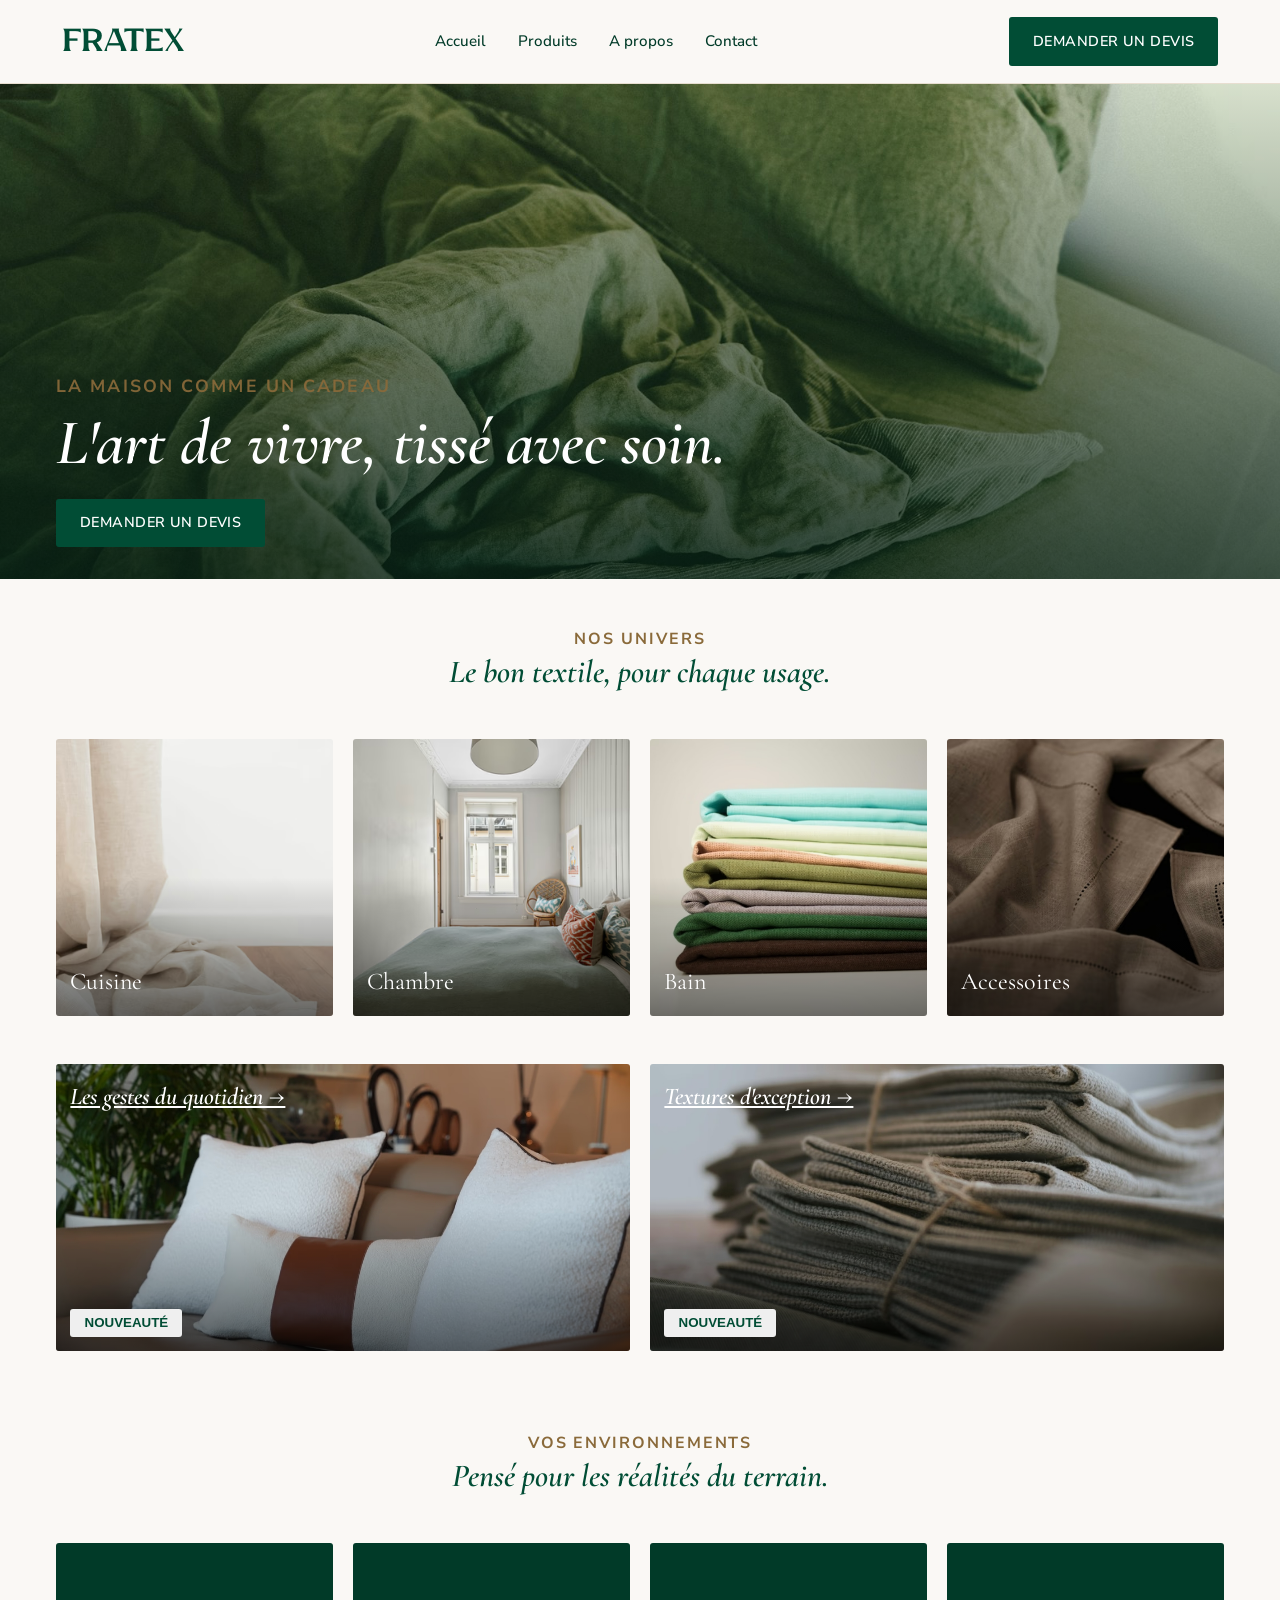
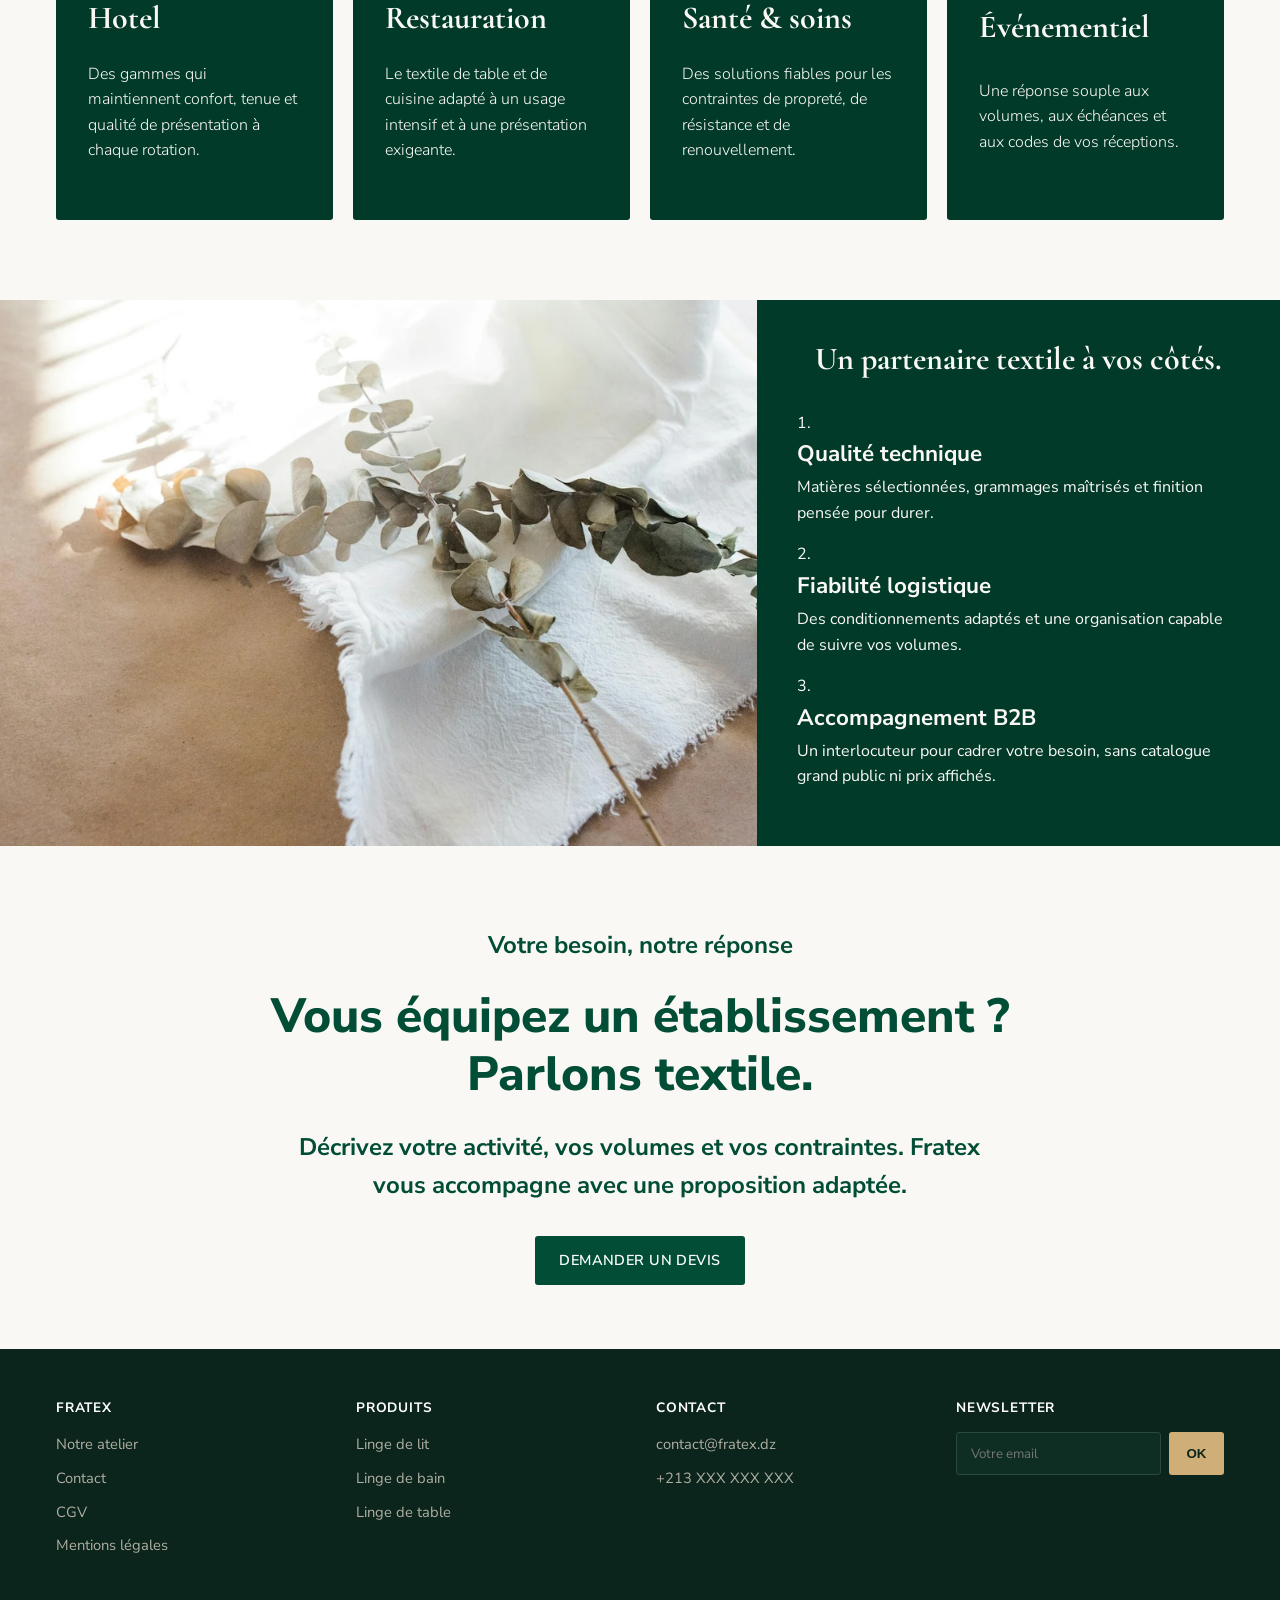
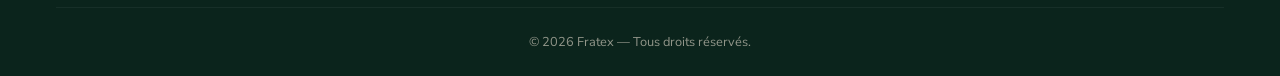
==== commit 2faa4a34: "add contact cgv ml" ====
--- a/index.html
+++ b/index.html
@@ -42,11 +42,11 @@
     />
     <meta
       name="twitter:image"
-      content="https://www.fratex.dz/assets/picture/hero.jpg"
+      content="https://www.fratex.dz/assets/picture/hero.avif"
     />
 
     <!-- TODO : ajouter un fichier favicon puis décommenter -->
-    <!-- <link rel="icon" href="/assets/picture/favicon.png" type="image/png" /> -->
+    <link rel="icon" href="/assets/picture/Logo Simple.png" type="image/png" />
 
     <link rel="preconnect" href="https://fonts.googleapis.com" />
     <link rel="preconnect" href="https://fonts.gstatic.com" crossorigin />
@@ -303,6 +303,8 @@
             <ul>
               <li><a href="a-propos.html">Notre atelier</a></li>
               <li><a href="contact.html">Contact</a></li>
+              <li><a href="cgv.html">CGV</a></li>
+              <li><a href="mentions-legales.html">Mentions légales</a></li>
             </ul>
           </div>
           <div>
--- a/assets/css/style.css
+++ b/assets/css/style.css
@@ -629,6 +629,185 @@
 }
 
 /* =========================================================
+   PAGE HEADER (pages internes : contact, à propos, CGV, mentions légales)
+   ========================================================= */
+.page-header {
+  background: var(--color-primary-dark);
+  color: #fff;
+  padding: 3rem 0 2.5rem;
+  text-align: center;
+}
+.page-header .section-label {
+  color: var(--color-accent);
+}
+.page-header h1 {
+  color: #fff;
+  font-size: 2.2rem;
+  margin-top: 0.5rem;
+}
+.page-header p {
+  max-width: 50ch;
+  margin: 1rem auto 0;
+  opacity: 0.9;
+}
+
+@media (min-width: 700px) {
+  .page-header h1 {
+    font-size: 3rem;
+  }
+}
+
+/* =========================================================
+   CONTACT
+   ========================================================= */
+.contact-section {
+  padding: 3rem 0 4rem;
+}
+.contact-grid {
+  display: grid;
+  grid-template-columns: 1fr;
+  gap: 2.5rem;
+}
+
+.contact-info h2,
+.contact-form h2 {
+  color: var(--color-primary);
+  font-size: 1.4rem;
+  margin-bottom: 1rem;
+}
+
+.contact-info ul {
+  list-style: none;
+  margin-bottom: 2rem;
+}
+.contact-info li {
+  margin-bottom: 0.9rem;
+  padding-left: 1.6rem;
+  position: relative;
+}
+.contact-info li strong {
+  display: block;
+  font-size: 0.78rem;
+  text-transform: uppercase;
+  letter-spacing: 0.05em;
+  color: var(--color-text-light);
+  margin-bottom: 0.15rem;
+}
+.contact-info li a {
+  color: var(--color-primary);
+  font-weight: 600;
+}
+
+.form-field {
+  margin-bottom: 1.1rem;
+  display: flex;
+  flex-direction: column;
+}
+.form-field label {
+  font-size: 0.85rem;
+  font-weight: 600;
+  margin-bottom: 0.35rem;
+  color: var(--color-text);
+}
+.form-field input,
+.form-field select,
+.form-field textarea {
+  padding: 0.7rem 0.9rem;
+  border: 1px solid #d8d0c2;
+  border-radius: var(--radius);
+  font-family: var(--font-body);
+  font-size: 0.95rem;
+  background: #fff;
+  color: var(--color-text);
+}
+.form-field textarea {
+  resize: vertical;
+  min-height: 130px;
+}
+.form-note {
+  font-size: 0.8rem;
+  color: var(--color-text-light);
+  margin-top: 0.75rem;
+}
+
+@media (min-width: 900px) {
+  .contact-grid {
+    grid-template-columns: 0.9fr 1.1fr;
+    gap: 4rem;
+  }
+}
+
+/* =========================================================
+   CONTENU PROSE (à propos, CGV, mentions légales)
+   ========================================================= */
+.prose-section {
+  padding: 3rem 0 4rem;
+}
+.prose {
+  max-width: 72ch;
+  margin: 0 auto;
+}
+.prose h2 {
+  color: var(--color-primary);
+  font-size: 1.5rem;
+  margin: 2.2rem 0 0.85rem;
+}
+.prose h2:first-child {
+  margin-top: 0;
+}
+.prose p {
+  margin-bottom: 1rem;
+  color: var(--color-text-light);
+}
+.prose ul {
+  margin: 0 0 1rem 1.2rem;
+  color: var(--color-text-light);
+}
+.prose li {
+  margin-bottom: 0.4rem;
+}
+.prose strong {
+  color: var(--color-text);
+}
+
+.about-lead {
+  font-family: var(--font-heading);
+  font-style: italic;
+  font-size: 1.4rem;
+  color: var(--color-primary);
+  text-align: center;
+  max-width: 42ch;
+  margin: 0 auto 3rem;
+}
+
+.about-values {
+  display: grid;
+  grid-template-columns: 1fr;
+  gap: 1.25rem;
+  margin: 2rem 0 3.5rem;
+}
+.about-value-card {
+  background: var(--color-bg-alt);
+  border-radius: var(--radius);
+  padding: 1.5rem;
+}
+.about-value-card h3 {
+  color: var(--color-primary);
+  font-size: 1.15rem;
+  margin-bottom: 0.5rem;
+}
+.about-value-card p {
+  margin-bottom: 0;
+  font-size: 0.92rem;
+}
+
+@media (min-width: 700px) {
+  .about-values {
+    grid-template-columns: repeat(3, 1fr);
+  }
+}
+
+/* =========================================================
    FOOTER
    ========================================================= */
 .site-footer {
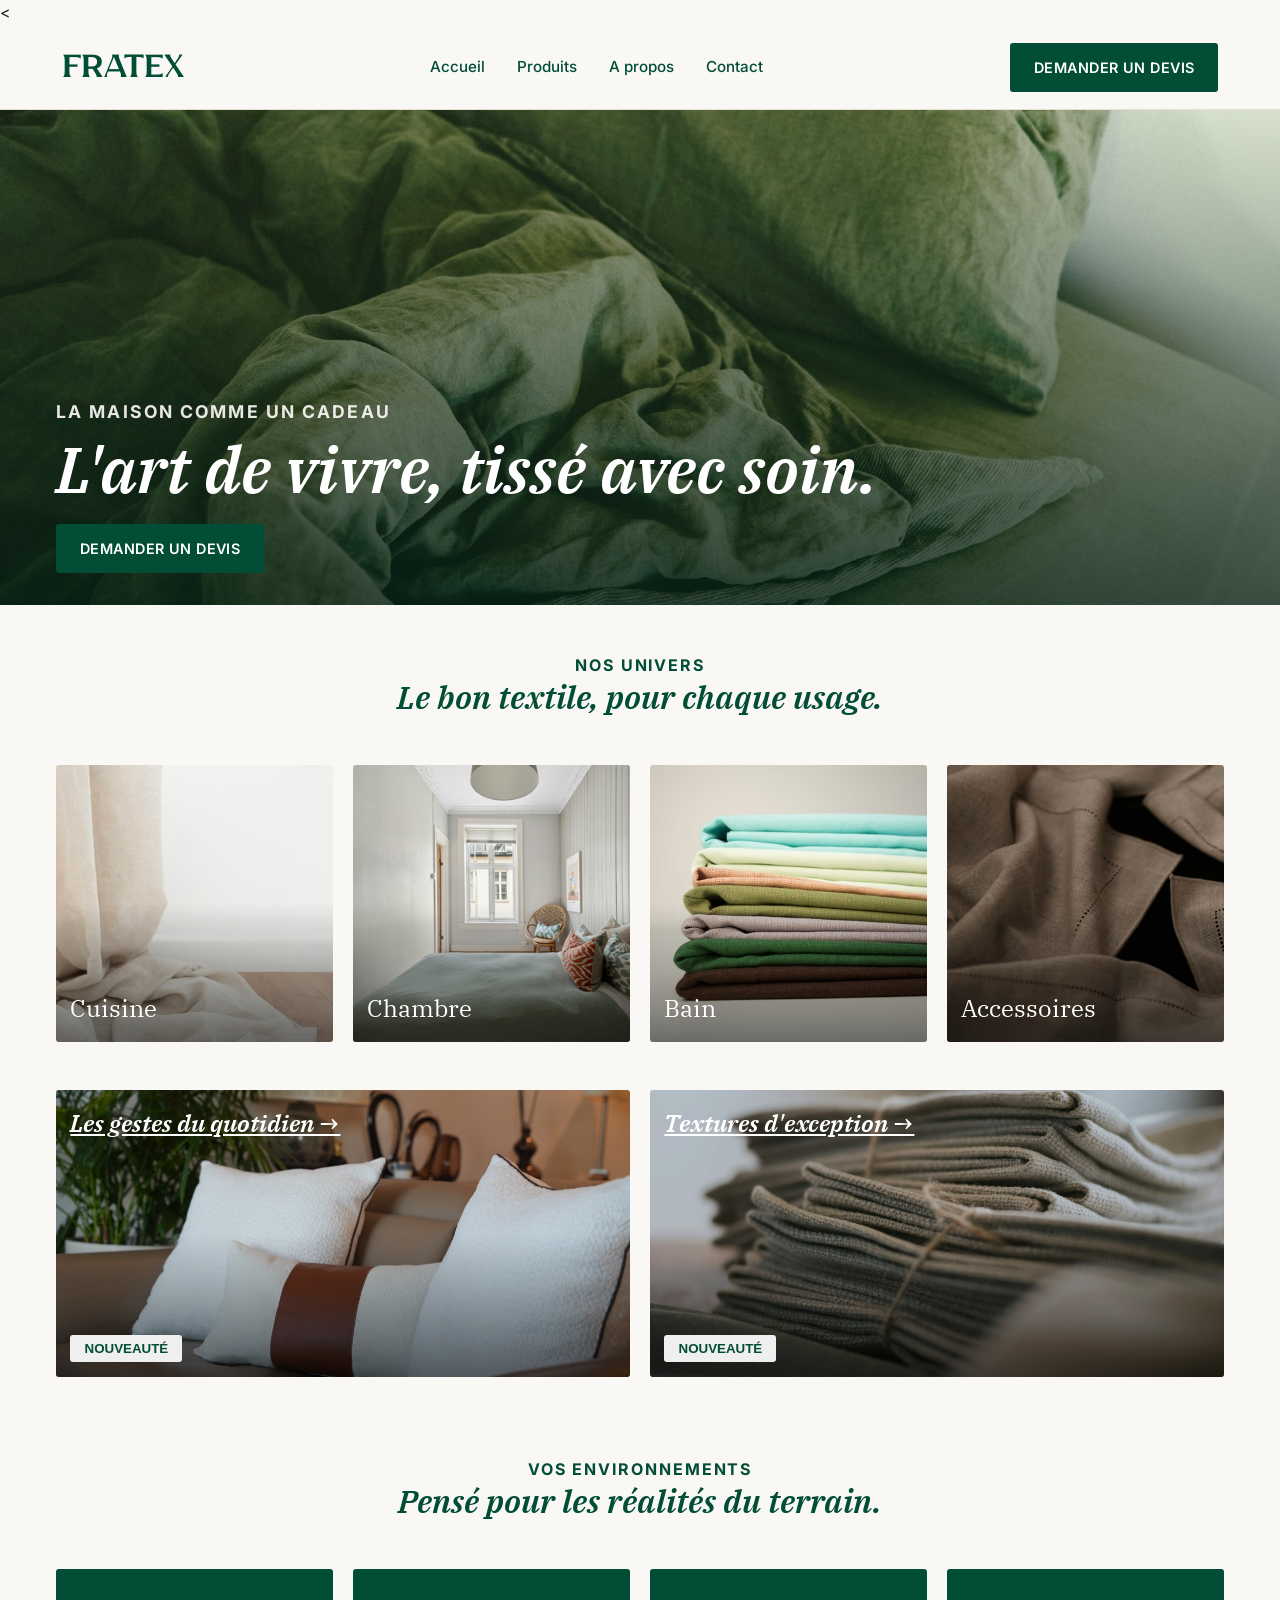
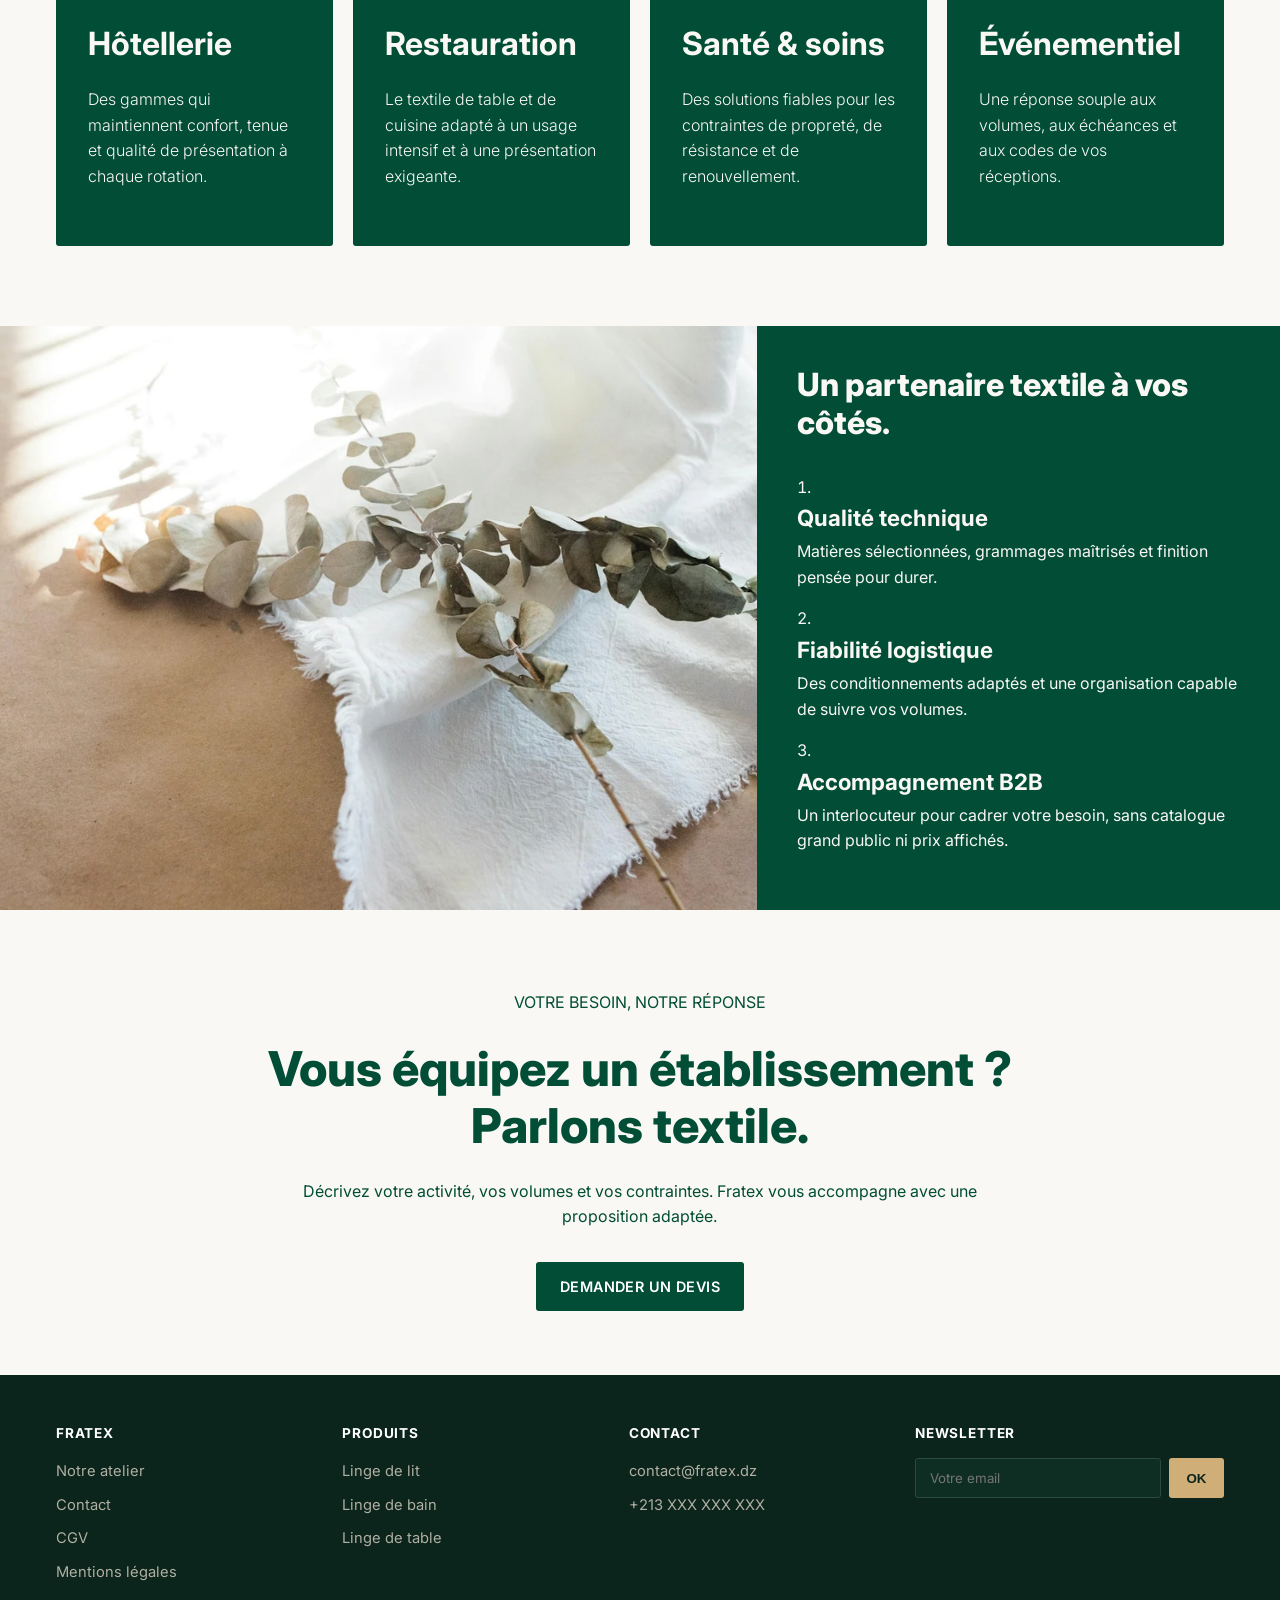
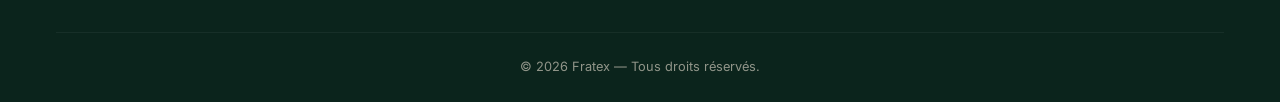
==== commit a65e6400: "fix css" ====
--- a/index.html
+++ b/index.html
@@ -48,10 +48,11 @@
     <!-- TODO : ajouter un fichier favicon puis décommenter -->
     <link rel="icon" href="/assets/picture/Logo Simple.png" type="image/png" />
 
+    <
     <link rel="preconnect" href="https://fonts.googleapis.com" />
     <link rel="preconnect" href="https://fonts.gstatic.com" crossorigin />
     <link
-      href="https://fonts.googleapis.com/css2?family=Cormorant+Garamond:ital,wght@0,300..700;1,300..700&family=Nunito+Sans:ital,opsz,wght@0,6..12,200..1000;1,6..12,200..1000&display=swap"
+      href="https://fonts.googleapis.com/css2?family=IBM+Plex+Sans:ital,wght@0,100..700;1,100..700&family=IBM+Plex+Serif:ital,wght@0,100;0,200;0,300;0,400;0,500;0,600;0,700;1,100;1,200;1,300;1,400;1,500;1,600;1,700&family=Inter:ital,opsz,wght@0,14..32,100..900;1,14..32,100..900&display=swap"
       rel="stylesheet"
     />
     <link
@@ -205,7 +206,7 @@
 
           <div class="environements-grid">
             <div class="environements-card">
-              <h3>Hotel</h3>
+              <h3>Hôtellerie</h3>
               <p>
                 Des gammes qui maintiennent confort, tenue et qualité de
                 présentation à chaque rotation.
@@ -283,7 +284,7 @@
       <section class="devis">
         <div class="container">
           <div class="devis-container">
-            <p>Votre besoin, notre réponse</p>
+            <p>VOTRE BESOIN, NOTRE RÉPONSE</p>
             <h2>Vous équipez un établissement ? Parlons textile.</h2>
             <p>
               Décrivez votre activité, vos volumes et vos contraintes. Fratex
--- a/assets/css/style.css
+++ b/assets/css/style.css
@@ -22,7 +22,7 @@
 :root {
   /* Charte graphique Fratex */
   --color-primary: #014d35; /* Vert Sapin */
-  --color-primary-dark: #013a28;
+  --color-primary-dark: #014d35;
   --color-accent: #cfae78; /* Or */
   --color-gray: #939598;
   --color-bg: #faf8f5;
@@ -30,8 +30,8 @@
   --color-text: #1c1b19;
   --color-text-light: #55524c;
 
-  --font-heading: "Cormorant Garamond", sans-serif;
-  --font-body: "Nunito Sans", -apple-system, BlinkMacSystemFont, sans-serif;
+  --font-heading: "IBM Plex Serif", sans-serif;
+  --font-body: "Inter", -apple-system, BlinkMacSystemFont, sans-serif;
   --font-logo: "Ostrovsky";
   --container-width: 1200px;
   --radius: 3px;
@@ -60,8 +60,12 @@
 }
 
 h1,
-h2,
 h3 {
+  font-family: var(--font-body);
+  font-weight: 600;
+  line-height: 1.2;
+}
+h2 {
   font-family: var(--font-heading);
   font-weight: 600;
   line-height: 1.2;
@@ -81,7 +85,7 @@
   /* Or (--color-accent) sur fond clair passe sous 3:1 de contraste :
      insuffisant en WCAG AA. On fonce le ton pour rester dans la charte
      tout en restant lisible. À valider avec la charte graphique. */
-  color: #8a6a3a;
+  color: var(--color-primary);
   font-weight: 700;
 }
 
@@ -338,6 +342,7 @@
   max-width: 42ch;
   opacity: 0.92;
   font-size: 1.2rem;
+  color: var(--color-bg);
 }
 
 @media (min-width: 700px) {
@@ -623,8 +628,9 @@
   }
 
   .devis-container p {
-    font-size: 1.5rem;
+    font-size: 1rem;
     max-width: 60%;
+    font-weight: 400;
   }
 }
 
@@ -638,7 +644,7 @@
   text-align: center;
 }
 .page-header .section-label {
-  color: var(--color-accent);
+  color: var(--color-primary);
 }
 .page-header h1 {
   color: #fff;
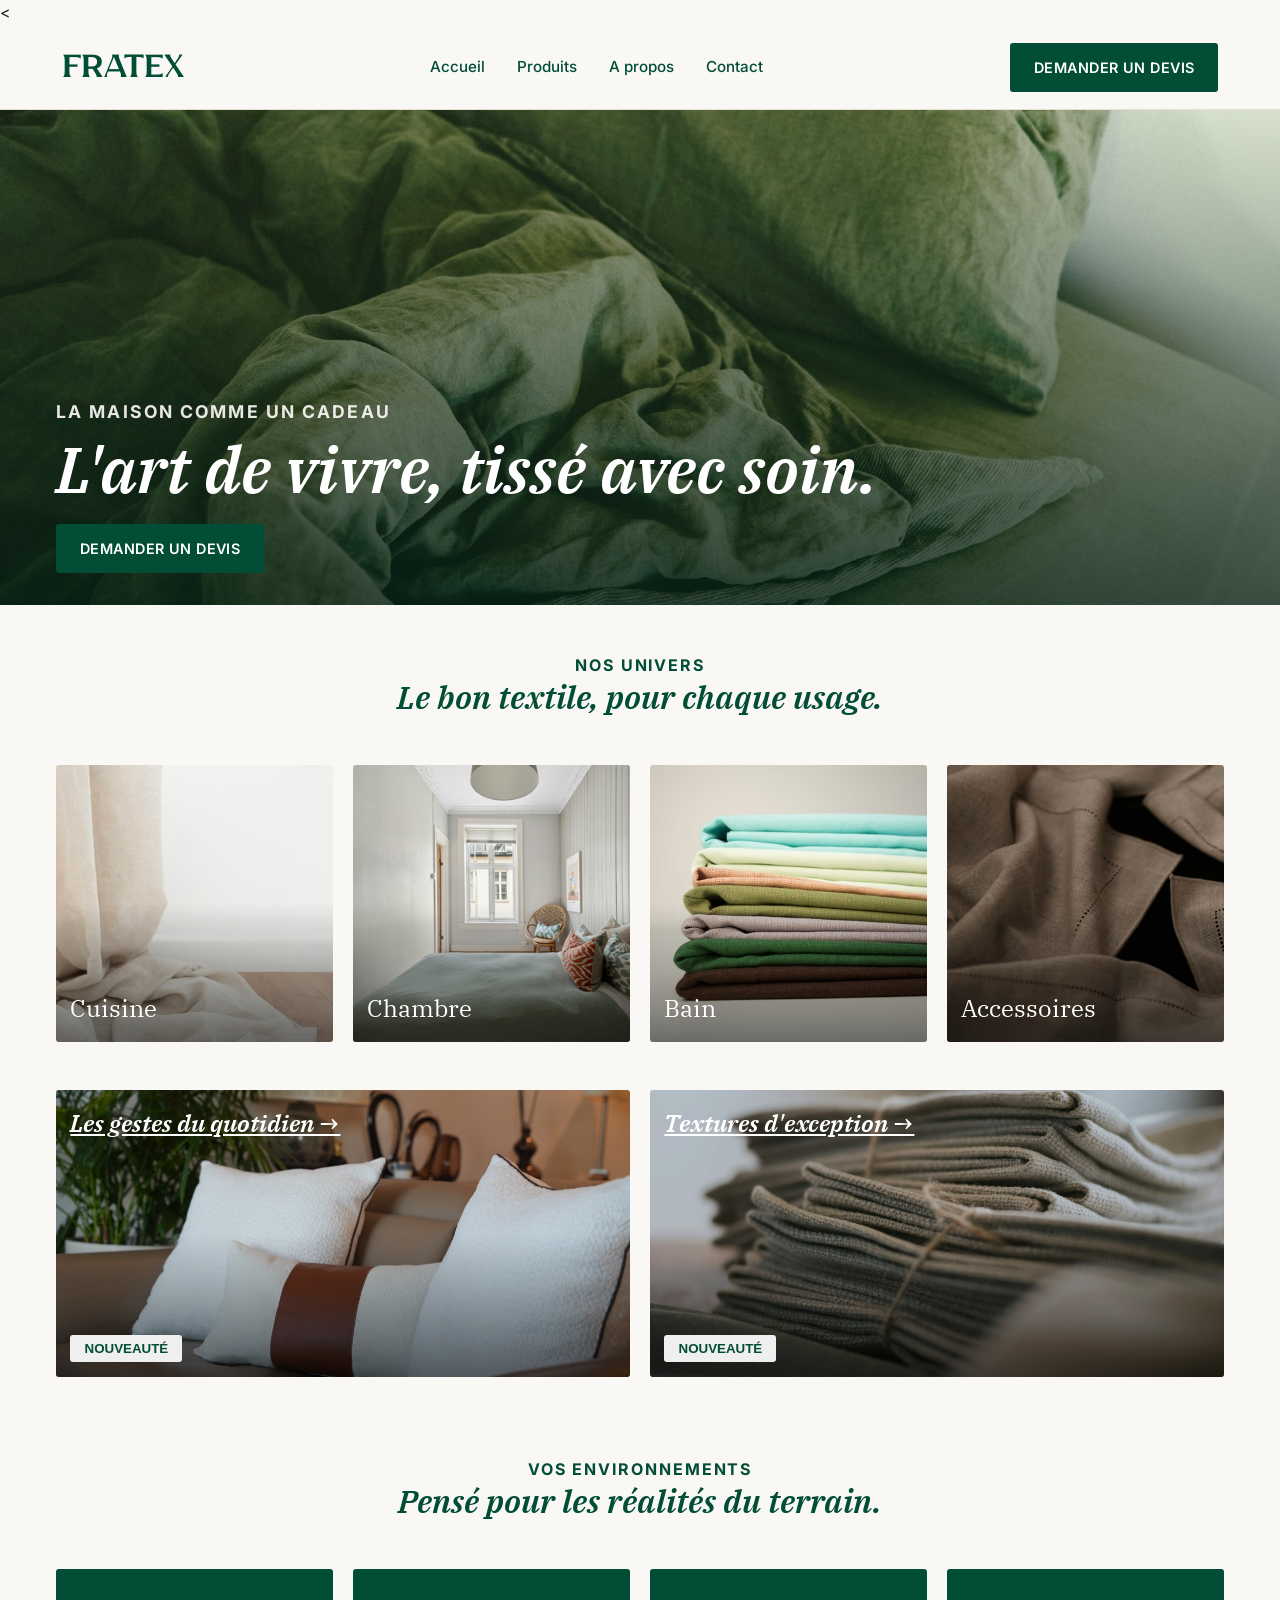
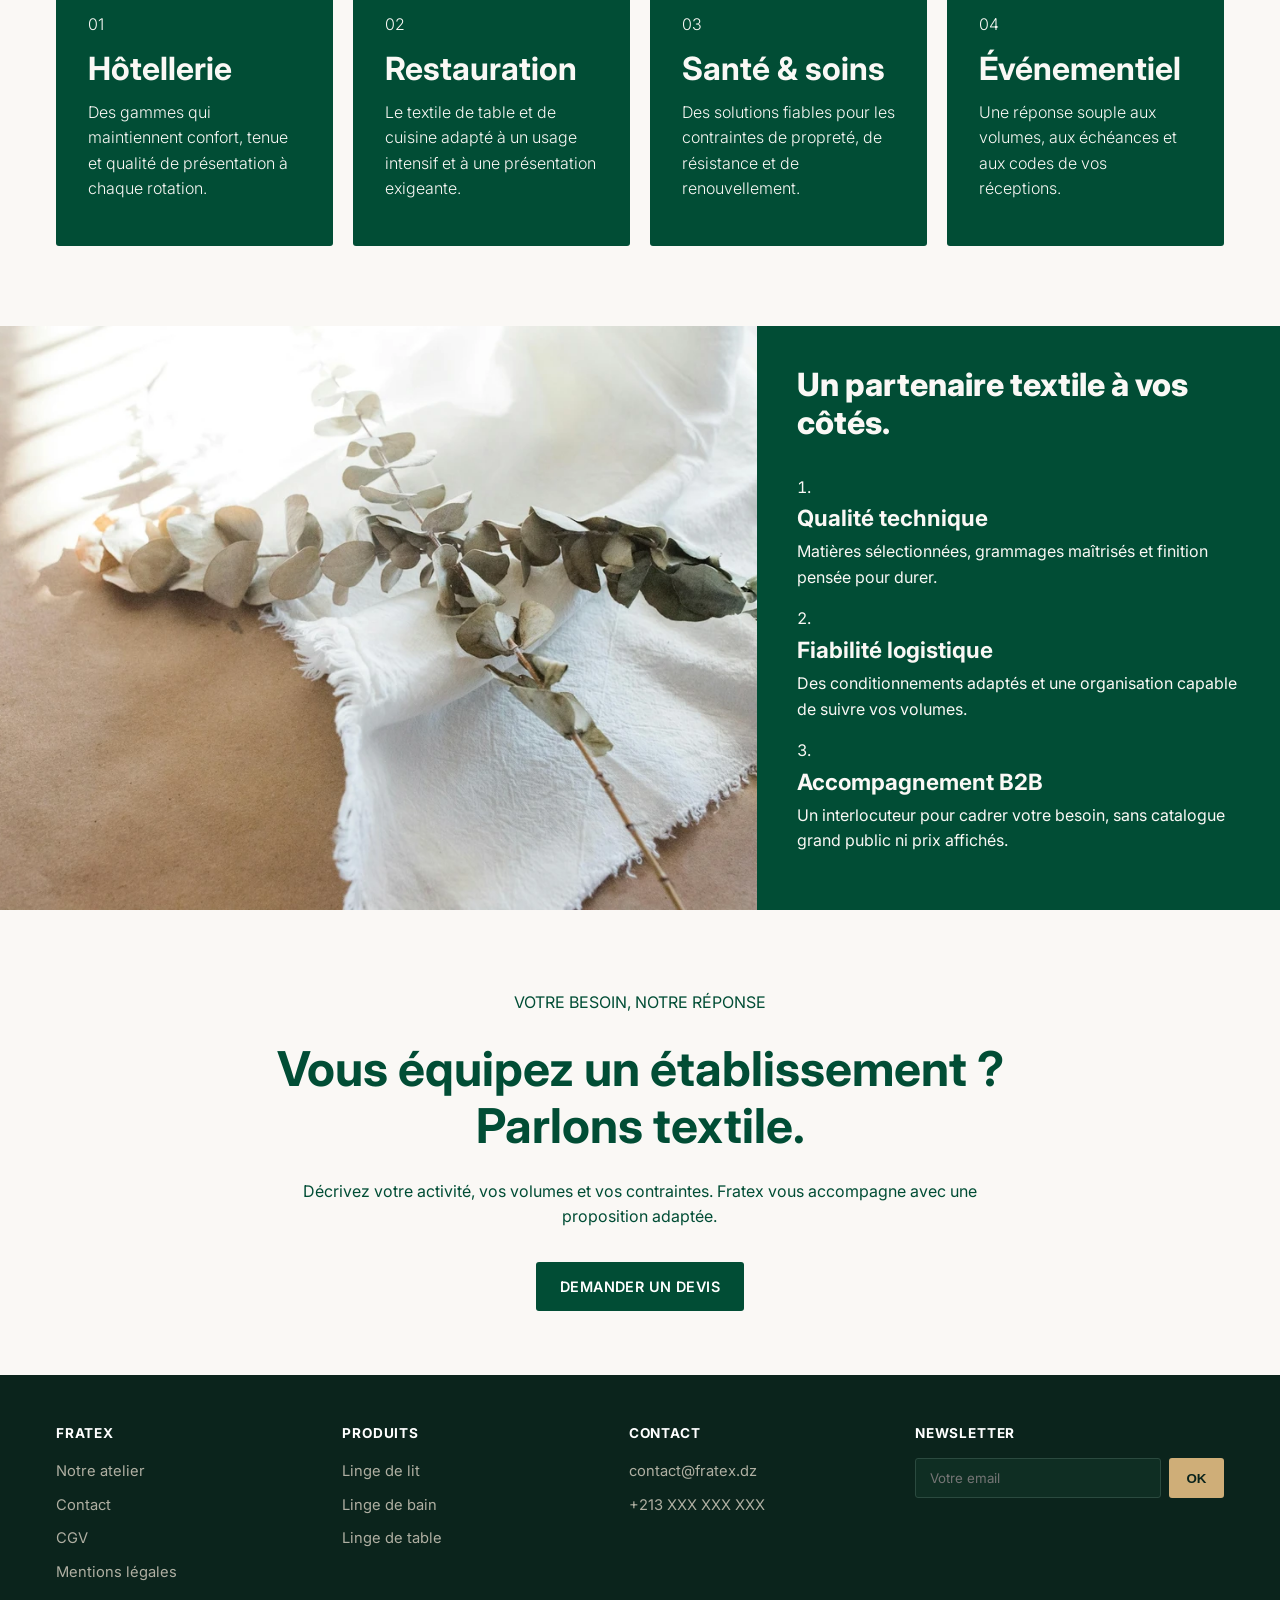
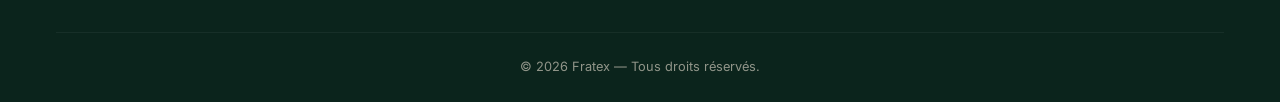
==== commit 2aee1d83: "card fix" ====
--- a/index.html
+++ b/index.html
@@ -206,6 +206,7 @@
 
           <div class="environements-grid">
             <div class="environements-card">
+              <p>01</p>
               <h3>Hôtellerie</h3>
               <p>
                 Des gammes qui maintiennent confort, tenue et qualité de
@@ -214,6 +215,7 @@
             </div>
 
             <div class="environements-card">
+              <p>02</p>
               <h3>Restauration</h3>
               <p>
                 Le textile de table et de cuisine adapté à un usage intensif et
@@ -222,6 +224,7 @@
             </div>
 
             <div class="environements-card">
+              <p>03</p>
               <h3>Santé & soins</h3>
               <p>
                 Des solutions fiables pour les contraintes de propreté, de
@@ -230,6 +233,7 @@
             </div>
 
             <div class="environements-card">
+              <p>04</p>
               <h3>Événementiel</h3>
               <p>
                 Une réponse souple aux volumes, aux échéances et aux codes de
--- a/assets/css/style.css
+++ b/assets/css/style.css
@@ -607,7 +607,7 @@
   color: var(--color-primary);
   font-family: var(--font-body);
   text-align: center;
-  font-weight: 800;
+  font-weight: 700;
   padding-bottom: 1.5rem;
 }
 
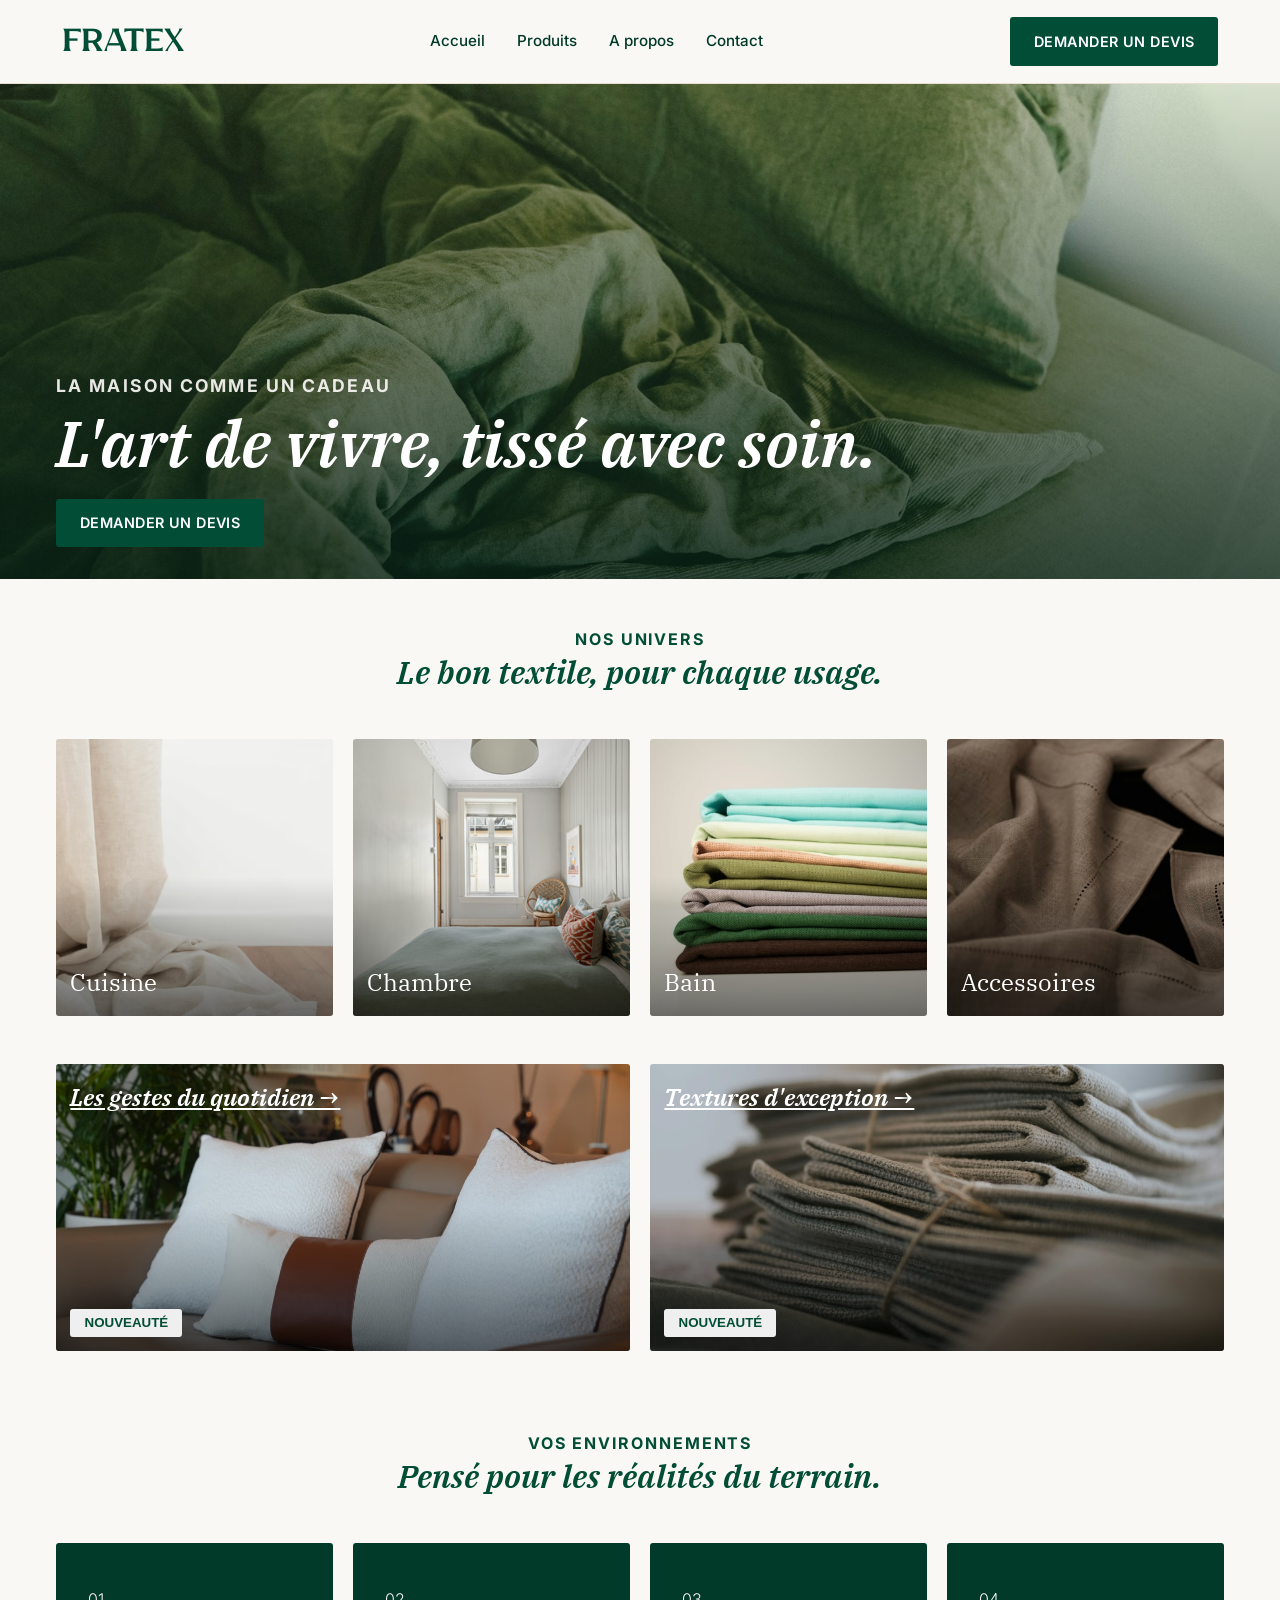
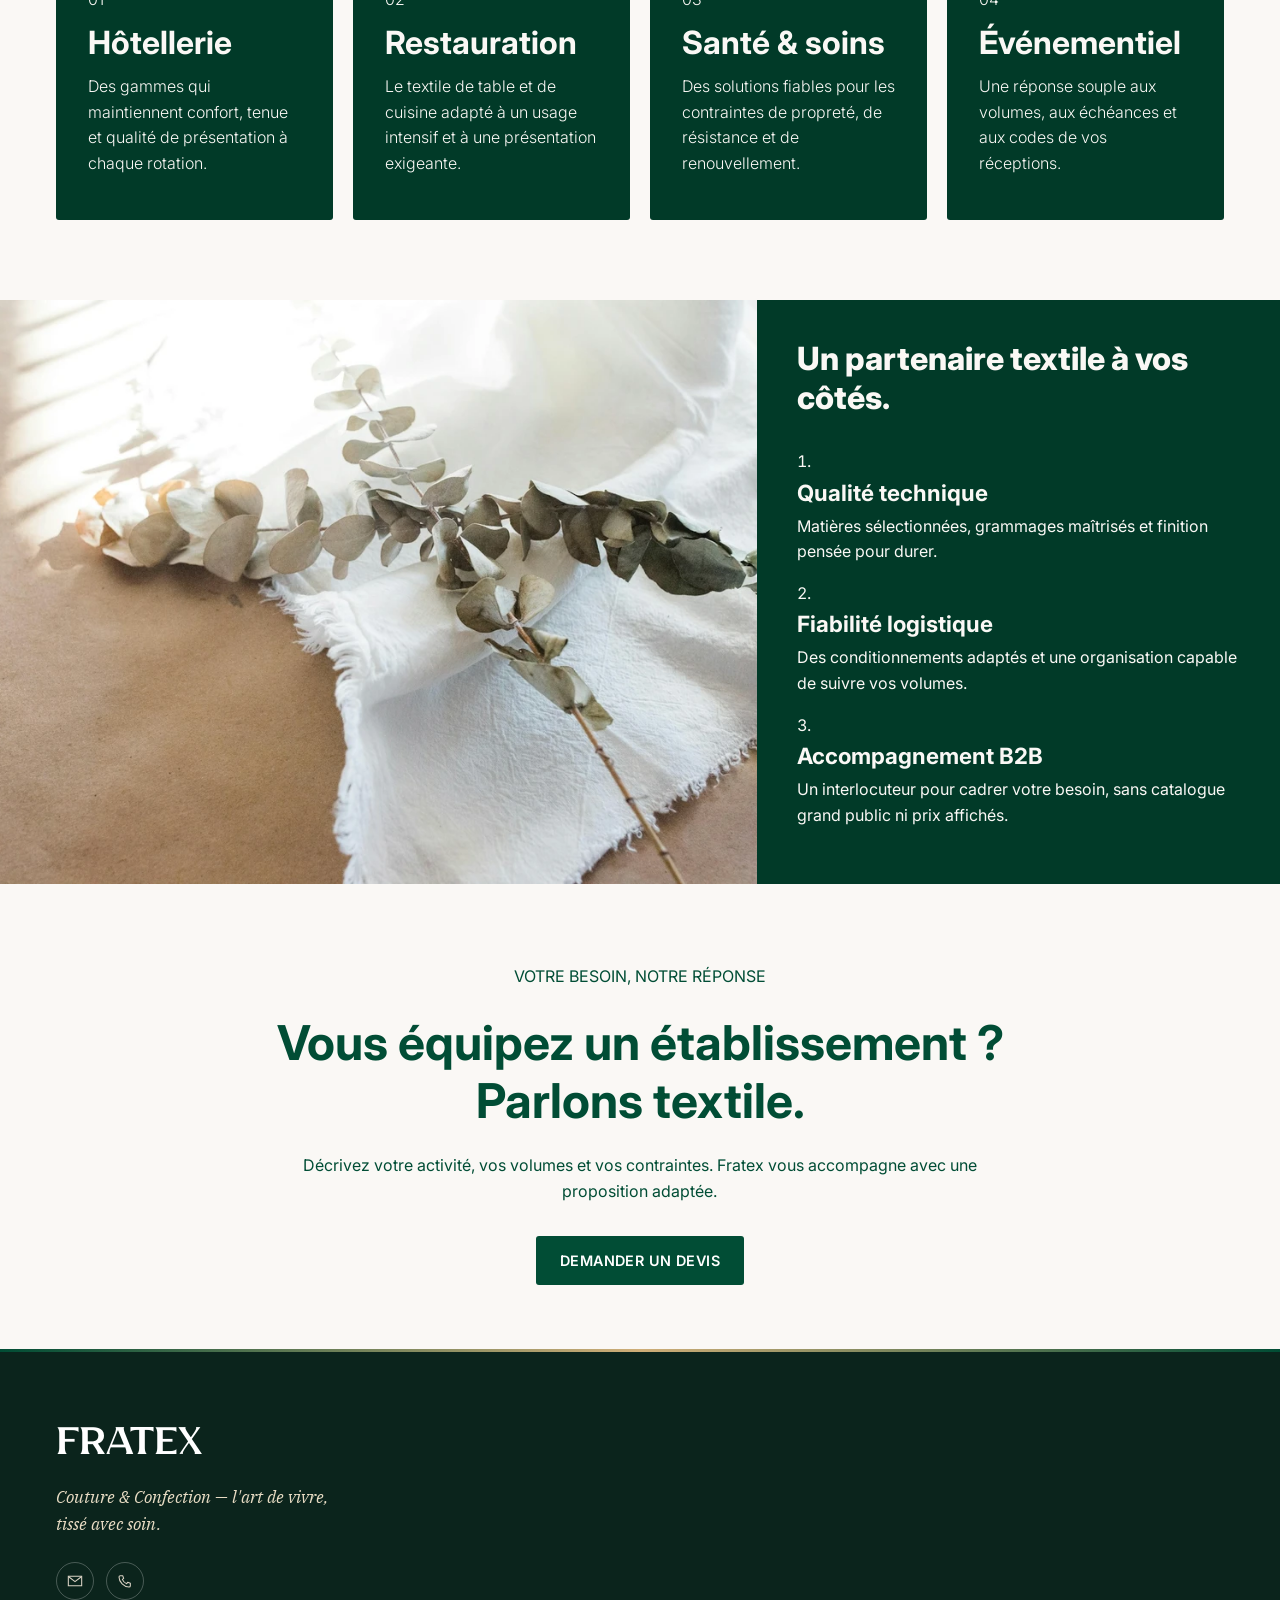
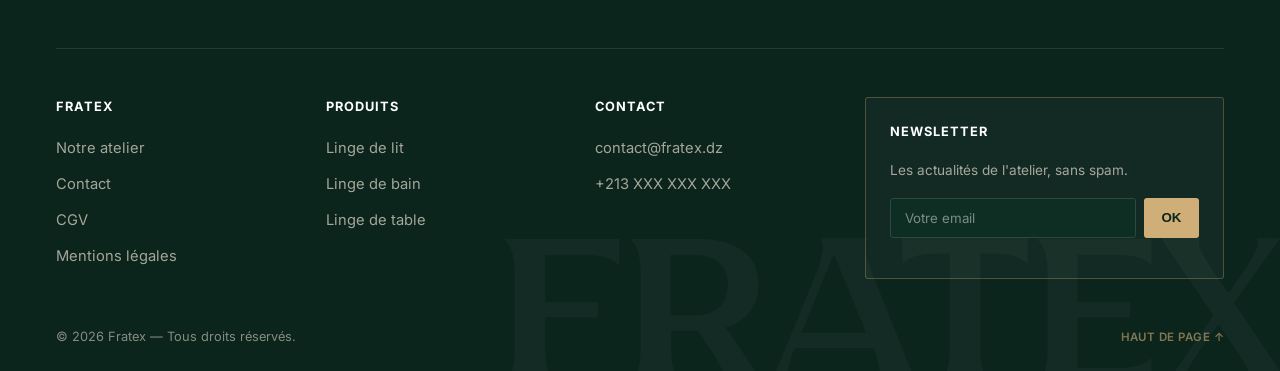
==== commit cc607961: "update css" ====
--- a/index.html
+++ b/index.html
@@ -48,11 +48,10 @@
     <!-- TODO : ajouter un fichier favicon puis décommenter -->
     <link rel="icon" href="/assets/picture/Logo Simple.png" type="image/png" />
 
-    <
     <link rel="preconnect" href="https://fonts.googleapis.com" />
     <link rel="preconnect" href="https://fonts.gstatic.com" crossorigin />
     <link
-      href="https://fonts.googleapis.com/css2?family=IBM+Plex+Sans:ital,wght@0,100..700;1,100..700&family=IBM+Plex+Serif:ital,wght@0,100;0,200;0,300;0,400;0,500;0,600;0,700;1,100;1,200;1,300;1,400;1,500;1,600;1,700&family=Inter:ital,opsz,wght@0,14..32,100..900;1,14..32,100..900&display=swap"
+      href="https://fonts.googleapis.com/css2?family=IBM+Plex+Serif:ital,wght@0,100..700;1,100..700&family=Inter:ital,opsz,wght@0,14..32,100..900;1,14..32,100..900&display=swap"
       rel="stylesheet"
     />
     <link
@@ -61,7 +60,8 @@
       href="./assets/picture/hero.jpg"
       fetchpriority="high"
     />
-    <link rel="stylesheet" href="./assets/css/style.css" />
+    <link rel="stylesheet" href="./assets/css/base.css" />
+    <link rel="stylesheet" href="./assets/css/index.css" />
 
     <script type="application/ld+json">
       {
@@ -301,7 +301,60 @@
     </main>
 
     <footer class="site-footer">
+      <span class="footer-watermark" aria-hidden="true">FRATEX</span>
       <div class="container">
+        <div class="footer-top">
+          <div class="footer-brand">
+            <a href="index.html" class="logo-footer">FRATEX</a>
+            <p class="footer-tagline">
+              Couture &amp; Confection — l'art de vivre, tissé avec soin.
+            </p>
+            <!-- TODO : remplacer par les vrais liens de contact rapide si besoin -->
+            <div class="footer-social">
+              <a
+                href="mailto:contact@fratex.dz"
+                aria-label="Écrire à Fratex par email"
+              >
+                <svg
+                  viewBox="0 0 24 24"
+                  xmlns="http://www.w3.org/2000/svg"
+                  aria-hidden="true"
+                >
+                  <path
+                    d="M2 5h20v14H2z"
+                    fill="none"
+                    stroke="currentColor"
+                    stroke-width="1.6"
+                  />
+                  <path
+                    d="M3 6l9 7 9-7"
+                    fill="none"
+                    stroke="currentColor"
+                    stroke-width="1.6"
+                    stroke-linecap="round"
+                    stroke-linejoin="round"
+                  />
+                </svg>
+              </a>
+              <a href="tel:+213XXXXXXXXX" aria-label="Appeler Fratex">
+                <svg
+                  viewBox="0 0 24 24"
+                  xmlns="http://www.w3.org/2000/svg"
+                  aria-hidden="true"
+                >
+                  <path
+                    d="M5 4h3.5l1.5 4-2 1.5a12 12 0 0 0 6.5 6.5l1.5-2 4 1.5V19a2 2 0 0 1-2 2C10.5 21 3 13.5 3 6a2 2 0 0 1 2-2z"
+                    fill="none"
+                    stroke="currentColor"
+                    stroke-width="1.6"
+                    stroke-linejoin="round"
+                  />
+                </svg>
+              </a>
+            </div>
+          </div>
+        </div>
+
         <div class="footer-grid">
           <div>
             <h4>Fratex</h4>
@@ -327,8 +380,9 @@
               <li><a href="tel:+213XXXXXXXXX">+213 XXX XXX XXX</a></li>
             </ul>
           </div>
-          <div>
+          <div class="footer-newsletter">
             <h4>Newsletter</h4>
+            <p>Les actualités de l'atelier, sans spam.</p>
             <form class="newsletter-form" action="#" method="post">
               <label class="visually-hidden" for="newsletter-email"
                 >Adresse email</label
@@ -345,8 +399,10 @@
             </form>
           </div>
         </div>
+
         <div class="footer-bottom">
-          &copy; <span data-year></span> Fratex — Tous droits réservés.
+          <p>&copy; <span data-year></span> Fratex — Tous droits réservés.</p>
+          <a class="back-to-top" href="#main">Haut de page ↑</a>
         </div>
       </div>
     </footer>
--- a/assets/css/base.css
+++ b/assets/css/base.css
@@ -0,0 +1,560 @@
+/*
+   FRATEX — base.css
+   Fichier commun chargé par TOUTES les pages : reset, variables de charte,
+   typographie de base, header/navigation, boutons, footer.
+   Chaque page ajoute ensuite son propre fichier CSS (index.css,
+   a-propos.css, contact.css...) pour ses sections spécifiques.
+   Approche MOBILE FIRST : les styles de base ciblent le mobile,
+   les media queries (min-width) ajoutent le desktop.
+*/
+
+@font-face {
+  font-family: Ostrovsky;
+  src: url(../font/Ostrovsky-Bold.otf);
+  font-weight: bold;
+  font-display: swap;
+}
+
+*,
+*::before,
+*::after {
+  box-sizing: border-box;
+  margin: 0;
+  padding: 0;
+}
+
+:root {
+  /* Charte graphique Fratex */
+  --color-primary: #014d35; /* Vert Sapin */
+  --color-primary-dark: #013a28;
+  --color-accent: #cfae78; /* Or */
+  --color-accent-soft: #e8dcc4;
+  --color-gray: #939598;
+  --color-bg: #faf8f5;
+  --color-bg-alt: #f1ece4;
+  --color-text: #1c1b19;
+  --color-text-light: #55524c;
+
+  --font-heading: "IBM Plex Serif", serif;
+  --font-body: "Inter", -apple-system, BlinkMacSystemFont, sans-serif;
+  --font-logo: "Ostrovsky";
+  --container-width: 1200px;
+  --radius: 3px;
+}
+
+html {
+  scroll-behavior: smooth;
+}
+
+body {
+  font-family: var(--font-body);
+  color: var(--color-text);
+  background: var(--color-bg);
+  line-height: 1.6;
+  font-size: 16px;
+}
+
+img {
+  max-width: 100%;
+  height: auto;
+  display: block;
+}
+a {
+  color: inherit;
+  text-decoration: none;
+}
+
+h1,
+h3 {
+  font-family: var(--font-body);
+  font-weight: 600;
+  line-height: 1.2;
+}
+h2 {
+  font-family: var(--font-heading);
+  font-weight: 600;
+  line-height: 1.2;
+}
+
+.container {
+  width: 95%;
+  max-width: var(--container-width);
+  margin: 0 auto;
+  padding: 0 1rem;
+}
+
+.section-label {
+  text-transform: uppercase;
+  letter-spacing: 0.12em;
+  font-size: 0.75rem;
+  /* Or (--color-accent) sur fond clair passe sous 3:1 de contraste :
+     insuffisant en WCAG AA. On fonce le ton pour rester dans la charte
+     tout en restant lisible. */
+  color: var(--color-primary);
+  font-weight: 700;
+}
+
+/* Lien d'évitement, visible uniquement au focus clavier */
+.skip-link {
+  position: absolute;
+  left: -999px;
+  top: auto;
+  width: 1px;
+  height: 1px;
+  overflow: hidden;
+  background: var(--color-primary);
+  color: #fff;
+  padding: 0.75rem 1.25rem;
+  z-index: 1000;
+}
+.skip-link:focus {
+  left: 1rem;
+  top: 1rem;
+  width: auto;
+  height: auto;
+}
+
+.visually-hidden {
+  position: absolute;
+  width: 1px;
+  height: 1px;
+  padding: 0;
+  margin: -1px;
+  overflow: hidden;
+  clip: rect(0, 0, 0, 0);
+  white-space: nowrap;
+  border: 0;
+}
+
+/* Focus clavier visible partout (accessibilité) */
+a:focus-visible,
+button:focus-visible,
+input:focus-visible,
+select:focus-visible,
+textarea:focus-visible {
+  outline: 3px solid var(--color-accent);
+  outline-offset: 2px;
+}
+
+.btn,
+.btn-head {
+  display: inline-block;
+  background: var(--color-primary);
+  color: #fff;
+  padding: 0.8rem 1.5rem;
+  border-radius: var(--radius);
+  font-weight: 600;
+  font-size: 0.9rem;
+  letter-spacing: 0.03em;
+  text-transform: uppercase;
+  transition:
+    background 0.2s ease,
+    transform 0.2s ease;
+  border: none;
+  cursor: pointer;
+  text-align: center;
+}
+.btn:hover,
+.btn-head:hover {
+  background: var(--color-primary-dark);
+  transform: translateY(-1px);
+}
+
+.btn-outline {
+  background: transparent;
+  border: 1px solid #fff;
+  color: #fff;
+}
+.btn-outline:hover {
+  background: rgba(255, 255, 255, 0.15);
+}
+
+.btn-gold {
+  background: var(--color-accent);
+  color: var(--color-primary-dark);
+}
+.btn-gold:hover {
+  background: #e0c493;
+}
+
+/*
+   HEADER — mobile: logo + burger. Desktop: nav complète.
+*/
+
+.logo {
+  font-family: var(--font-logo);
+  font-size: 2rem;
+  color: var(--color-primary);
+}
+.site-header {
+  background: var(--color-bg);
+  border-bottom: 1px solid #e7ded0;
+  position: sticky;
+  padding: 1rem;
+  top: 0;
+  z-index: 200;
+}
+
+.header-inner {
+  display: flex;
+  align-items: center;
+  justify-content: space-between;
+  padding: 0 0.9rem 0;
+}
+
+.nav-toggle {
+  background: none;
+  border: none;
+  font-size: 1.6rem;
+  line-height: 1;
+  cursor: pointer;
+  color: var(--color-primary);
+  padding-bottom: 1%;
+}
+
+.main-nav {
+  position: fixed;
+  inset: 0 0 0 auto;
+  width: 82%;
+  max-width: 340px;
+  height: 100vh;
+  background: var(--color-bg);
+  box-shadow: -4px 0 20px rgba(0, 0, 0, 0.12);
+  transform: translateX(100%);
+  transition: transform 0.28s ease;
+  overflow-y: auto;
+  padding: 1.5rem;
+}
+.main-nav.is-open {
+  transform: translateX(0);
+}
+
+.main-nav ul {
+  list-style: none;
+}
+.main-nav li {
+  border-bottom: 1px solid #ece4d8;
+}
+.main-nav a {
+  display: block;
+  padding: 0.9rem 0.25rem;
+  font-weight: 500;
+  font-size: 1.05rem;
+}
+
+.nav-close {
+  background: none;
+  border: none;
+  font-size: 1.5rem;
+  color: var(--color-primary);
+  cursor: pointer;
+  margin-bottom: 1rem;
+}
+
+/* Bouton "Demander un devis" du header : masqué sur mobile, visible dès le desktop */
+.header-inner .btn-head {
+  display: none;
+}
+
+/* Desktop nav */
+@media (min-width: 900px) {
+  .nav-toggle,
+  .nav-close {
+    display: none;
+  }
+
+  .logo img {
+    height: 30px;
+  }
+
+  .main-nav {
+    position: static;
+    width: auto;
+    height: auto;
+    max-width: none;
+    box-shadow: none;
+    transform: none;
+    padding: 0;
+    background: transparent;
+    overflow: visible;
+    color: var(--color-primary-dark);
+  }
+
+  .main-nav ul {
+    display: flex;
+    gap: 2rem;
+  }
+  .main-nav li {
+    border-bottom: none;
+  }
+  .main-nav a {
+    padding: 0.25rem 0;
+    font-size: 0.95rem;
+    position: relative;
+  }
+  .main-nav a::after {
+    content: "";
+    position: absolute;
+    left: 0;
+    bottom: -2px;
+    width: 0;
+    height: 2px;
+    background: var(--color-accent);
+    transition: width 0.2s ease;
+  }
+  .main-nav a:hover::after,
+  .main-nav a[aria-current="page"]::after {
+    width: 100%;
+  }
+
+  .header-inner .btn-head {
+    display: inline-block;
+  }
+}
+
+.nav-overlay {
+  display: none;
+  position: fixed;
+  inset: 0;
+  background: rgba(0, 0, 0, 0.4);
+  z-index: 150;
+}
+.nav-overlay.is-open {
+  display: block;
+}
+
+/* =========================================================
+   FOOTER — version moderne
+   ========================================================= */
+.site-footer {
+  position: relative;
+  background: #0b241c;
+  color: #d9d2c4;
+  padding: 4rem 0 1.5rem;
+  overflow: hidden;
+}
+
+/* liseré or en haut du footer */
+.site-footer::before {
+  content: "";
+  position: absolute;
+  inset: 0 0 auto 0;
+  height: 3px;
+  background: linear-gradient(
+    90deg,
+    var(--color-primary) 0%,
+    var(--color-accent) 50%,
+    var(--color-primary) 100%
+  );
+}
+
+/* filigrane éditorial en arrière-plan, façon maison de linge haut de gamme */
+.footer-watermark {
+  position: absolute;
+  right: -0.05em;
+  bottom: -0.28em;
+  font-family: var(--font-logo);
+  font-size: 9rem;
+  line-height: 1;
+  color: rgba(255, 255, 255, 0.035);
+  pointer-events: none;
+  white-space: nowrap;
+  z-index: 0;
+}
+
+.footer-top {
+  position: relative;
+  z-index: 1;
+  display: flex;
+  flex-direction: column;
+  gap: 2.5rem;
+  padding-bottom: 3rem;
+  margin-bottom: 3rem;
+  border-bottom: 1px solid rgba(255, 255, 255, 0.1);
+}
+
+.footer-brand .logo-footer {
+  font-family: var(--font-logo);
+  font-size: 2.4rem;
+  color: #fff;
+  display: inline-block;
+  margin-bottom: 0.6rem;
+}
+.footer-brand .footer-tagline {
+  font-family: var(--font-heading);
+  font-style: italic;
+  color: var(--color-accent-soft);
+  font-size: 1.05rem;
+  max-width: 32ch;
+  margin-bottom: 1.5rem;
+}
+
+.footer-social {
+  display: flex;
+  gap: 0.75rem;
+}
+.footer-social a {
+  display: flex;
+  align-items: center;
+  justify-content: center;
+  width: 38px;
+  height: 38px;
+  border: 1px solid rgba(255, 255, 255, 0.25);
+  border-radius: 50%;
+  transition:
+    border-color 0.2s ease,
+    background 0.2s ease;
+}
+.footer-social a:hover,
+.footer-social a:focus-visible {
+  border-color: var(--color-accent);
+  background: rgba(207, 174, 120, 0.12);
+}
+.footer-social svg {
+  width: 16px;
+  height: 16px;
+  fill: #fff;
+}
+
+.footer-grid {
+  position: relative;
+  z-index: 1;
+  display: grid;
+  grid-template-columns: 1fr;
+  gap: 2.2rem;
+  margin-bottom: 3rem;
+}
+.footer-grid h4 {
+  color: #fff;
+  font-family: var(--font-body);
+  font-size: 0.8rem;
+  text-transform: uppercase;
+  letter-spacing: 0.08em;
+  margin-bottom: 1.1rem;
+}
+.footer-grid ul {
+  list-style: none;
+}
+.footer-grid li {
+  margin-bottom: 0.65rem;
+}
+.footer-grid a {
+  opacity: 0.75;
+  font-size: 0.92rem;
+  position: relative;
+  transition:
+    opacity 0.2s ease,
+    color 0.2s ease;
+}
+.footer-grid a:not(.footer-newsletter *)::after {
+  content: "";
+  position: absolute;
+  left: 0;
+  bottom: -2px;
+  width: 0;
+  height: 1px;
+  background: var(--color-accent);
+  transition: width 0.2s ease;
+}
+.footer-grid a:hover,
+.footer-grid a:focus-visible {
+  opacity: 1;
+  color: var(--color-accent);
+}
+.footer-grid a:hover::after,
+.footer-grid a:focus-visible::after {
+  width: 100%;
+}
+
+.footer-newsletter {
+  border: 1px solid rgba(207, 174, 120, 0.3);
+  border-radius: var(--radius);
+  padding: 1.5rem;
+  background: rgba(255, 255, 255, 0.03);
+}
+.footer-newsletter p {
+  font-size: 0.85rem;
+  opacity: 0.75;
+  margin-bottom: 1rem;
+}
+
+.newsletter-form {
+  display: flex;
+  gap: 0.5rem;
+}
+.newsletter-form input {
+  flex: 1;
+  min-width: 0;
+  padding: 0.7rem 0.9rem;
+  border: 1px solid #2b4a3f;
+  background: #0f2e23;
+  color: #fff;
+  border-radius: var(--radius);
+  font-family: var(--font-body);
+}
+.newsletter-form input::placeholder {
+  color: rgba(255, 255, 255, 0.45);
+}
+.newsletter-form button {
+  background: var(--color-accent);
+  color: #0b241c;
+  border: none;
+  padding: 0.7rem 1.1rem;
+  border-radius: var(--radius);
+  font-weight: 600;
+  cursor: pointer;
+  transition: background 0.2s ease;
+}
+.newsletter-form button:hover {
+  background: #e0c493;
+}
+
+.footer-bottom {
+  position: relative;
+  z-index: 1;
+  display: flex;
+  flex-direction: column;
+  gap: 1rem;
+  align-items: center;
+  text-align: center;
+  font-size: 0.8rem;
+  opacity: 0.6;
+  padding-top: 0;
+}
+
+.footer-bottom .back-to-top {
+  display: inline-flex;
+  align-items: center;
+  gap: 0.35rem;
+  opacity: 1;
+  font-weight: 600;
+  letter-spacing: 0.04em;
+  text-transform: uppercase;
+  font-size: 0.72rem;
+  color: var(--color-accent);
+}
+.footer-bottom .back-to-top:hover {
+  text-decoration: underline;
+}
+
+@media (min-width: 700px) {
+  .footer-grid {
+    grid-template-columns: repeat(4, 1fr);
+  }
+  .footer-watermark {
+    font-size: 13rem;
+  }
+}
+
+@media (min-width: 900px) {
+  .footer-top {
+    flex-direction: row;
+    justify-content: space-between;
+    align-items: flex-end;
+  }
+  .footer-bottom {
+    flex-direction: row;
+    justify-content: space-between;
+    text-align: left;
+  }
+}
--- a/assets/css/index.css
+++ b/assets/css/index.css
@@ -0,0 +1,332 @@
+/*
+   FRATEX — index.css
+   Styles propres à la page d'accueil (index.html) uniquement.
+   Charge base.css au préalable pour les variables, le header et le footer.
+*/
+
+/* HERO */
+.hero {
+  position: relative;
+  min-height: 78vh;
+  display: flex;
+  align-items: flex-end;
+  color: #fff;
+  background: var(--color-primary) url("../picture/hero.jpg") center/cover
+    no-repeat;
+}
+.hero::before {
+  content: "";
+  position: absolute;
+  inset: 0;
+  background: linear-gradient(
+    180deg,
+    rgba(1, 77, 53, 0.15) 0%,
+    rgba(1, 30, 20, 0.75) 100%
+  );
+}
+.hero-content {
+  position: relative;
+  z-index: 1;
+  padding-bottom: 2rem;
+}
+.hero h1 {
+  color: #fff;
+  font-size: 2.8rem;
+  margin-bottom: 0.75rem;
+  padding: 0.6rem 0;
+  line-height: 2.4rem;
+}
+.hero p {
+  max-width: 42ch;
+  opacity: 0.92;
+  font-size: 1.2rem;
+  color: var(--color-bg);
+}
+
+@media (min-width: 700px) {
+  .hero {
+    min-height: 55vh;
+  }
+  .hero h1 {
+    font-size: 4rem;
+    font-family: var(--font-heading);
+    font-style: italic;
+    padding: 1.5rem 0;
+  }
+  .hero p {
+    font-size: 1.1rem;
+    font-family: var(--font-body);
+    text-transform: uppercase;
+  }
+}
+
+/* =========================================================
+   CATEGORIES
+   ========================================================= */
+.categories {
+  padding: 3rem 0;
+}
+
+.section-title {
+  display: flex;
+  flex-direction: column;
+  align-items: center;
+  justify-content: space-between;
+  padding-bottom: 3rem;
+}
+.section-title p {
+  font-size: 1rem;
+}
+
+.section-title h2 {
+  font-style: italic;
+  font-size: 2rem;
+  color: var(--color-primary);
+  text-align: center;
+}
+.category-grid {
+  display: grid;
+  grid-template-columns: repeat(2, 1fr);
+  gap: 0.75rem;
+}
+
+.category-grid2 {
+  display: grid;
+  padding-top: 3rem;
+  grid-template-rows: repeat(2, 1fr);
+  gap: 0.75rem;
+}
+
+.span-blog {
+  display: flex;
+  flex-direction: column;
+  height: 90%;
+  justify-content: space-between;
+}
+
+.span-blog div {
+  text-decoration: underline;
+  font-style: italic;
+  font-family: var(--font-heading);
+  font-weight: 600;
+}
+
+.span-blog button {
+  padding: 0.4rem 0rem;
+  width: 7rem;
+  color: var(--color-primary);
+  border: none;
+  border-radius: var(--radius);
+  font-weight: 600;
+}
+.category-card {
+  position: relative;
+  aspect-ratio: 4 / 4;
+  border-radius: var(--radius);
+  overflow: hidden;
+  background: var(--color-bg-alt);
+}
+.category-card img {
+  width: 100%;
+  height: 100%;
+  object-fit: cover;
+  transition: transform 0.4s ease;
+}
+.category-card:hover img {
+  transform: scale(1.05);
+}
+.category-card span {
+  position: absolute;
+  left: 0.9rem;
+  bottom: 0.9rem;
+  color: #fff;
+  font-family: var(--font-heading);
+  font-size: 1.5rem;
+  z-index: 1;
+}
+.category-card::after {
+  content: "";
+  position: absolute;
+  inset: 0;
+  background: linear-gradient(
+    180deg,
+    rgba(0, 0, 0, 0) 50%,
+    rgba(0, 0, 0, 0.55) 100%
+  );
+}
+
+@media (min-width: 700px) {
+  .category-grid {
+    grid-template-columns: repeat(4, 1fr);
+    gap: 1.25rem;
+  }
+
+  .category-grid2 {
+    grid-template-columns: repeat(2, 1fr);
+    grid-template-rows: none;
+    gap: 1.25rem;
+  }
+
+  .category-grid2 .category-card {
+    aspect-ratio: 4/2;
+  }
+}
+
+/* =========================================================
+   SAVOIR-FAIRE / ENVIRONNEMENTS
+   ========================================================= */
+.environements {
+  padding: 2rem 0;
+}
+
+.environements-grid {
+  display: grid;
+  grid-template-columns: repeat(1, 1fr);
+  gap: 1.25rem;
+}
+
+.environements-card {
+  display: flex;
+  flex-direction: column;
+  justify-content: space-evenly;
+  aspect-ratio: 4/4;
+  border-radius: var(--radius);
+  background-color: var(--color-primary-dark);
+  color: var(--color-bg);
+  padding: 2rem 2rem;
+  font-size: 1.3rem;
+  font-weight: 300;
+}
+
+.environements-card h3 {
+  font-size: 2rem;
+  font-weight: 700;
+}
+@media (min-width: 900px) {
+  .environements-grid {
+    grid-template-columns: repeat(4, 1fr);
+  }
+
+  .environements-card {
+    font-size: 1rem;
+  }
+}
+
+/* Partenaire */
+.Partenaire-container {
+  width: 100%;
+  display: flex;
+  flex-direction: column;
+  padding: 3rem 0;
+}
+
+.text-partenaire {
+  display: flex;
+  flex-direction: column;
+  justify-content: space-evenly;
+  align-items: center;
+  padding: 2.5rem;
+  background-color: var(--color-primary-dark);
+  color: var(--color-bg);
+}
+
+.text-partenaire h3 {
+  padding-bottom: 2rem;
+  font-size: 1.5rem;
+}
+
+.text-partenaire ol {
+  list-style-position: inside;
+}
+
+.text-partenaire li {
+  padding-bottom: 0.75rem;
+}
+
+.text-partenaire li strong {
+  display: block;
+  font-size: 1rem;
+  font-weight: 700;
+  padding-bottom: 0.2rem;
+}
+
+.text-partenaire li p {
+  padding-bottom: 0.25rem;
+}
+
+@media (min-width: 900px) {
+  .Partenaire-container {
+    flex-direction: row;
+    height: 20%;
+  }
+  .img-Partenaire {
+    overflow: hidden;
+    height: auto;
+  }
+
+  .img-Partenaire img {
+    object-fit: cover;
+    height: 100%;
+    width: 100%;
+  }
+  .text-partenaire {
+    width: 53%;
+  }
+
+  .text-partenaire h3 {
+    font-size: 2rem;
+    font-weight: 800;
+    padding-bottom: 2rem;
+  }
+
+  .text-partenaire li strong {
+    font-size: 1.4rem;
+  }
+}
+
+/* Bandeau devis */
+.devis-container {
+  display: flex;
+  flex-direction: column;
+  align-items: center;
+}
+
+.devis-container p {
+  font-size: 1rem;
+  font-weight: 700;
+  color: var(--color-primary);
+  padding-bottom: 1.5rem;
+  text-align: center;
+}
+
+.devis-container h2 {
+  font-size: 1.8rem;
+  color: var(--color-primary);
+  font-family: var(--font-body);
+  text-align: center;
+  font-weight: 700;
+  padding-bottom: 1.5rem;
+}
+
+.devis-container .btn-head {
+  margin-top: 0.5rem;
+}
+
+@media (min-width: 900px) {
+  .devis-container {
+    padding-top: 2rem;
+    padding-bottom: 4rem;
+    text-align: center;
+  }
+
+  .devis-container h2 {
+    font-size: 3rem;
+    max-width: 70%;
+  }
+
+  .devis-container p {
+    font-size: 1rem;
+    max-width: 60%;
+    font-weight: 400;
+  }
+}
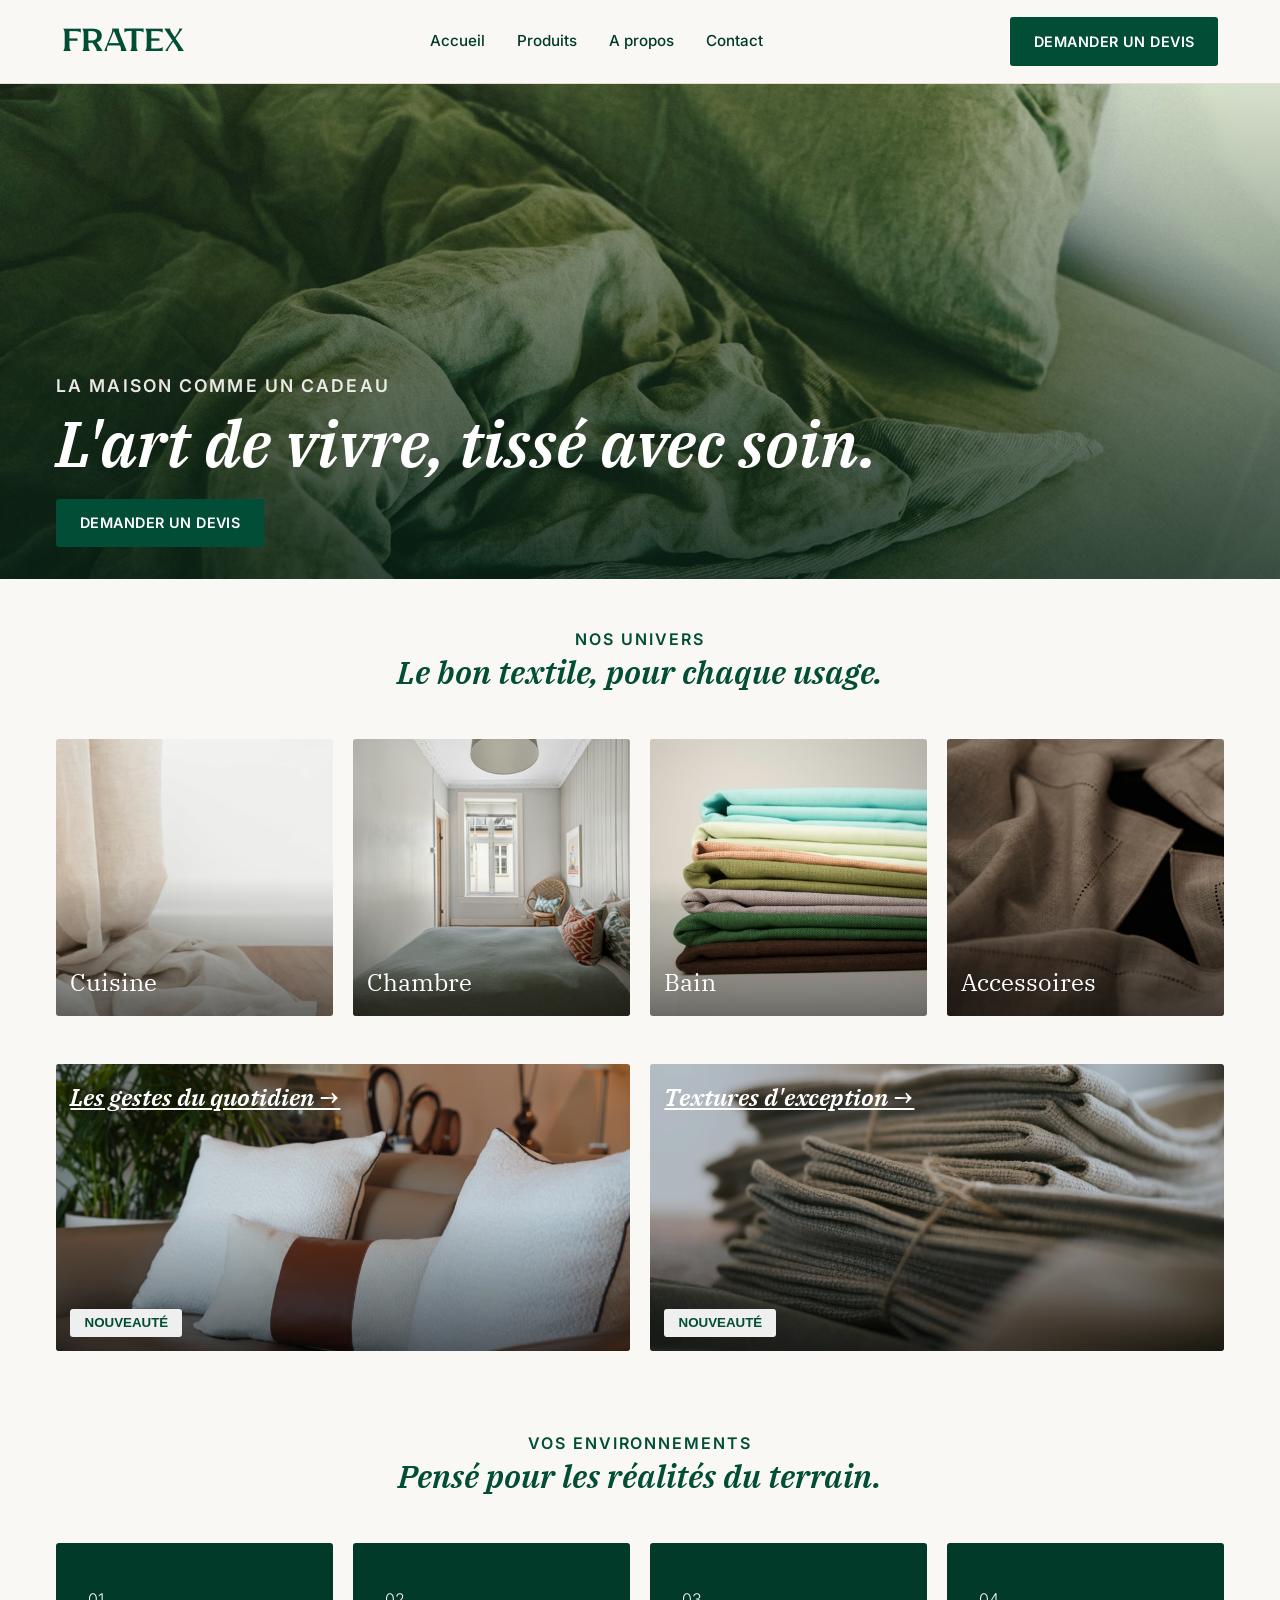
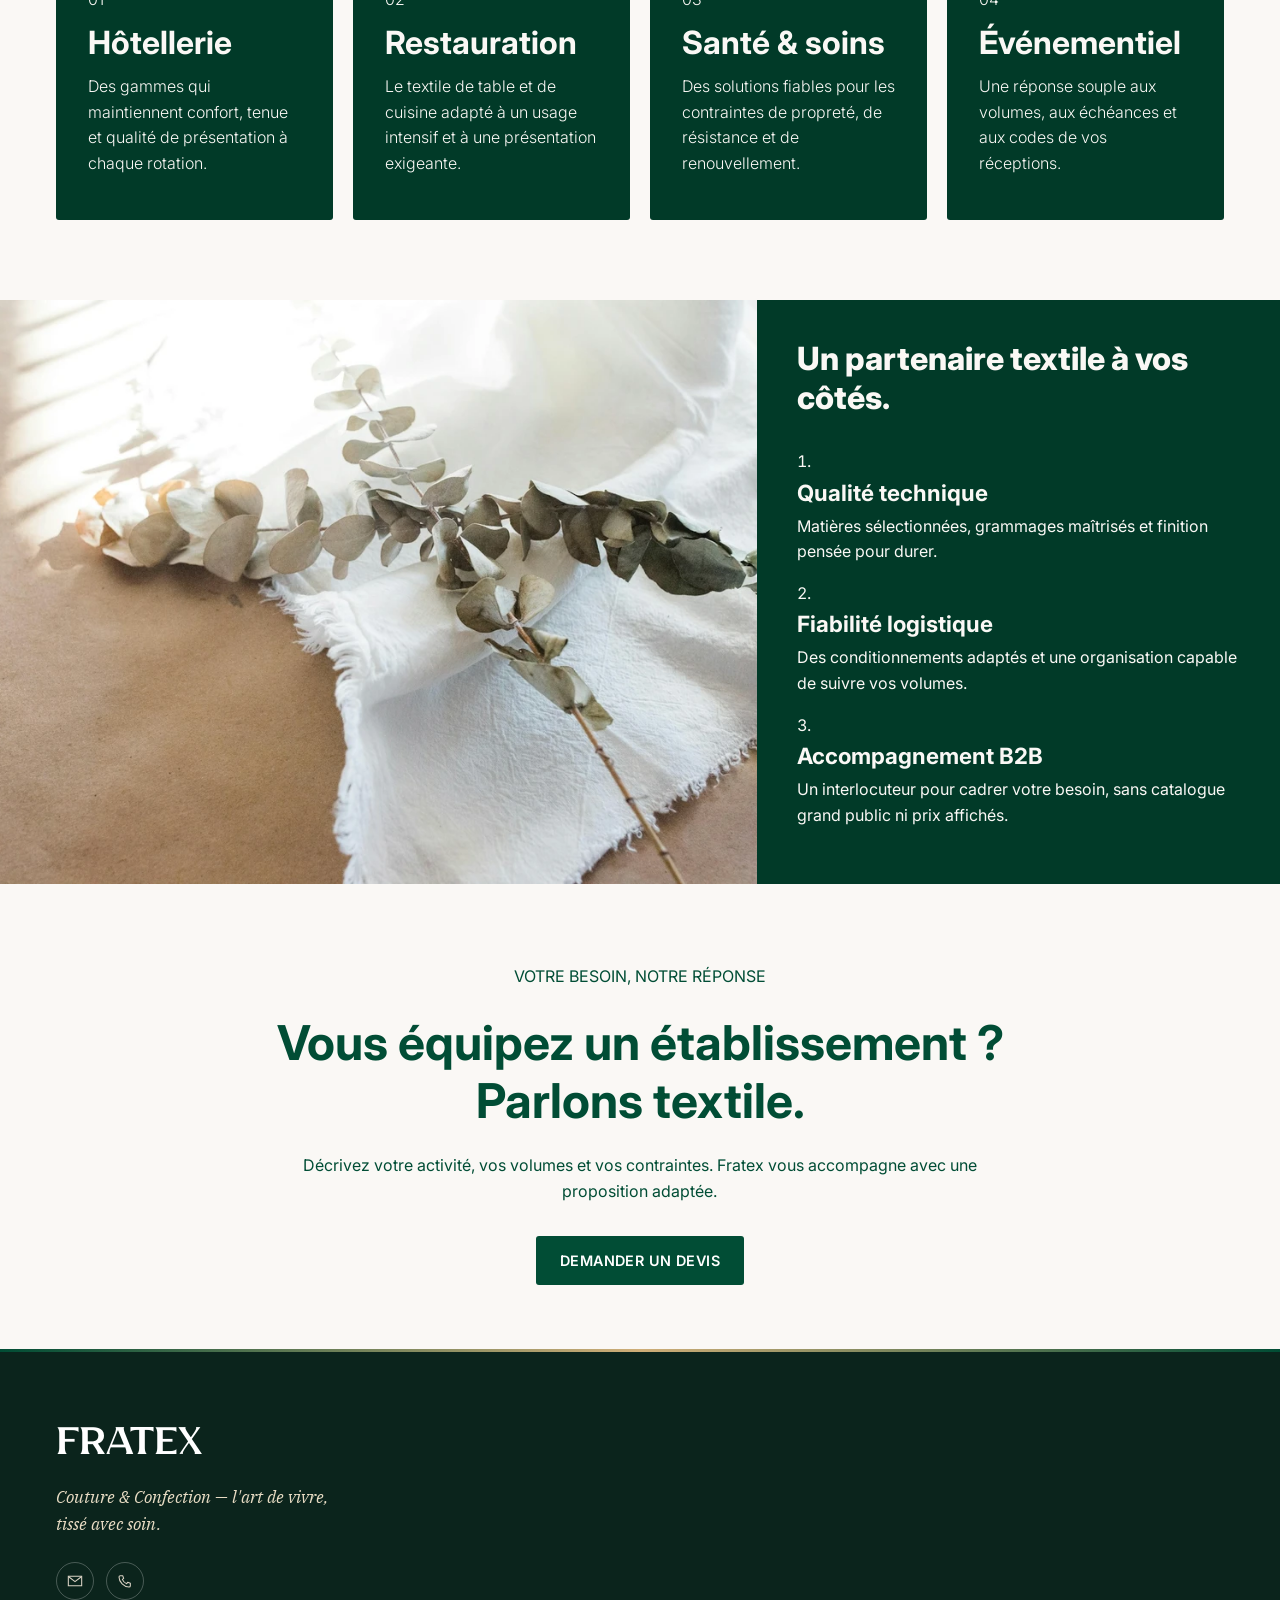
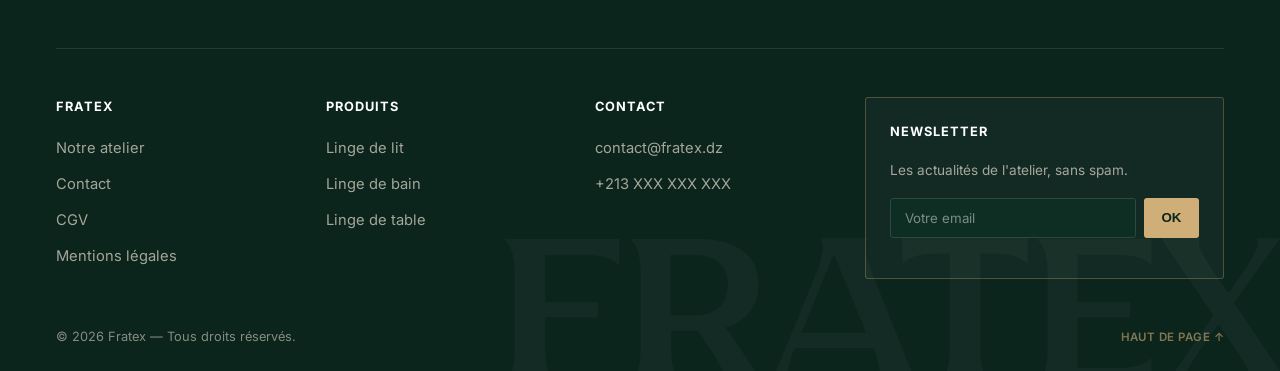
==== commit fd491c18: "first product page" ====
--- a/index.html
+++ b/index.html
@@ -123,7 +123,10 @@
           </div>
 
           <div class="category-grid">
-            <a href="produits.html#art-de-table" class="category-card">
+            <a
+              href="produits-section.html?section=restauration&amp;categorie=linge-de-cuisine"
+              class="category-card"
+            >
               <img
                 src="assets/picture/cuisine.jpg"
                 alt="Linge de cuisine et arts de la table"
@@ -133,7 +136,10 @@
               />
               <span>Cuisine</span>
             </a>
-            <a href="produits.html#linge-de-lit" class="category-card">
+            <a
+              href="produits-section.html?section=hotellerie&amp;categorie=linge-de-lit"
+              class="category-card"
+            >
               <img
                 src="assets/picture/Chambre.webp"
                 alt="Linge de lit dans une chambre"
@@ -143,7 +149,10 @@
               />
               <span>Chambre</span>
             </a>
-            <a href="produits.html#linge-de-bain" class="category-card">
+            <a
+              href="produits-section.html?section=hotellerie&amp;categorie=linge-de-bain"
+              class="category-card"
+            >
               <img
                 src="assets/picture/Bain.jpg"
                 alt="Linge de bain, serviettes et peignoirs"
@@ -153,7 +162,10 @@
               />
               <span>Bain</span>
             </a>
-            <a href="produits.html#peignoirs" class="category-card">
+            <a
+              href="produits-section.html?section=hotellerie&amp;categorie=protection-literie"
+              class="category-card"
+            >
               <img
                 src="assets/picture/Accessoires.jpg"
                 alt="Accessoires textiles Fratex"
@@ -166,7 +178,10 @@
           </div>
 
           <div class="category-grid2">
-            <a href="produits.html#linge-de-lit" class="category-card">
+            <a
+              href="produits-section.html?section=maison&amp;categorie=linge-de-lit-maison"
+              class="category-card"
+            >
               <img
                 src="assets/picture/geste.jpg"
                 alt="Détail d'un geste artisanal sur du textile"
@@ -179,7 +194,10 @@
                 <button>NOUVEAUTÉ</button>
               </span>
             </a>
-            <a href="produits.html#linge-de-bain" class="category-card">
+            <a
+              href="produits-section.html?section=sante-soin&amp;categorie=literie-medicalisee"
+              class="category-card"
+            >
               <img
                 src="assets/picture/texture.jpg"
                 alt="Gros plan sur une texture de tissu"
@@ -368,9 +386,24 @@
           <div>
             <h4>Produits</h4>
             <ul>
-              <li><a href="produits.html#linge-de-lit">Linge de lit</a></li>
-              <li><a href="produits.html#linge-de-bain">Linge de bain</a></li>
-              <li><a href="produits.html#art-de-table">Linge de table</a></li>
+              <li>
+                <a
+                  href="produits-section.html?section=hotellerie&amp;categorie=linge-de-lit"
+                  >Linge de lit</a
+                >
+              </li>
+              <li>
+                <a
+                  href="produits-section.html?section=hotellerie&amp;categorie=linge-de-bain"
+                  >Linge de bain</a
+                >
+              </li>
+              <li>
+                <a
+                  href="produits-section.html?section=restauration&amp;categorie=linge-de-table"
+                  >Linge de table</a
+                >
+              </li>
             </ul>
           </div>
           <div>
--- a/assets/css/base.css
+++ b/assets/css/base.css
@@ -91,7 +91,7 @@
      insuffisant en WCAG AA. On fonce le ton pour rester dans la charte
      tout en restant lisible. */
   color: var(--color-primary);
-  font-weight: 700;
+  font-weight: 600;
 }
 
 /* Lien d'évitement, visible uniquement au focus clavier */
